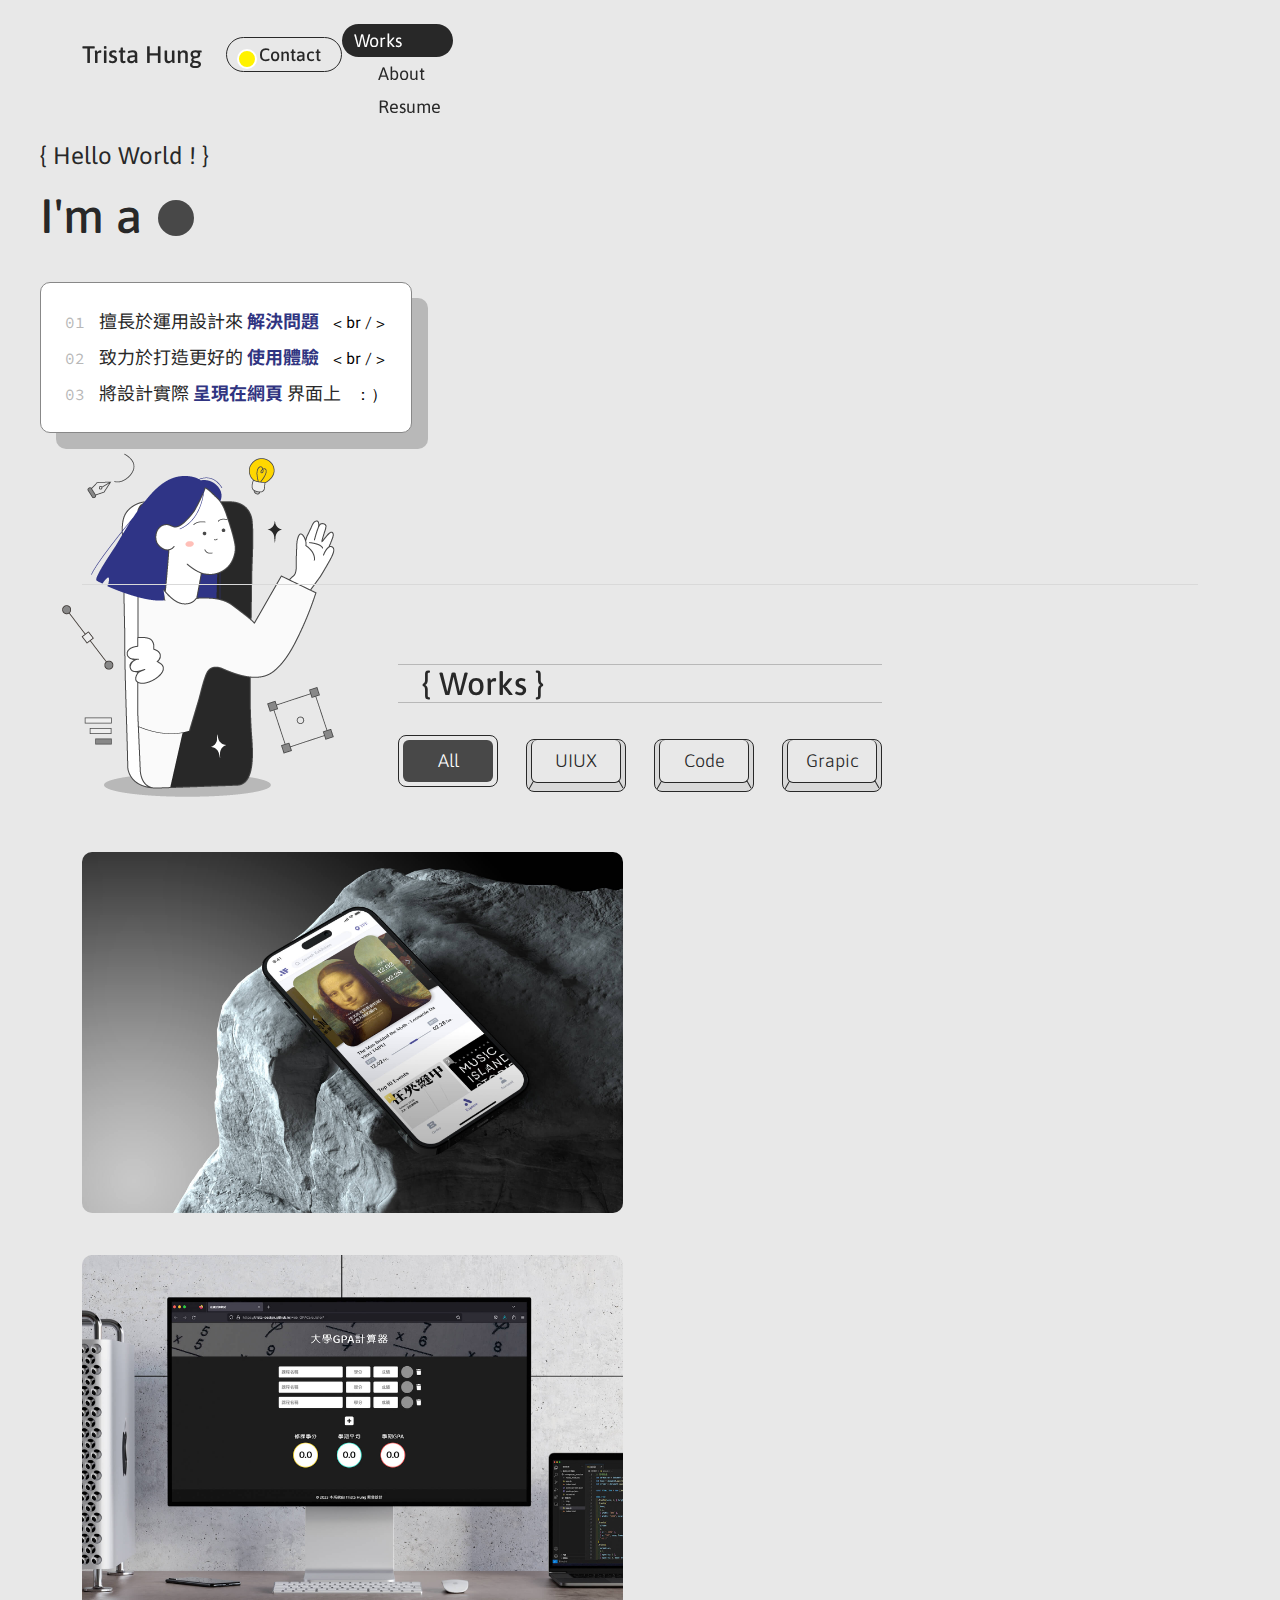
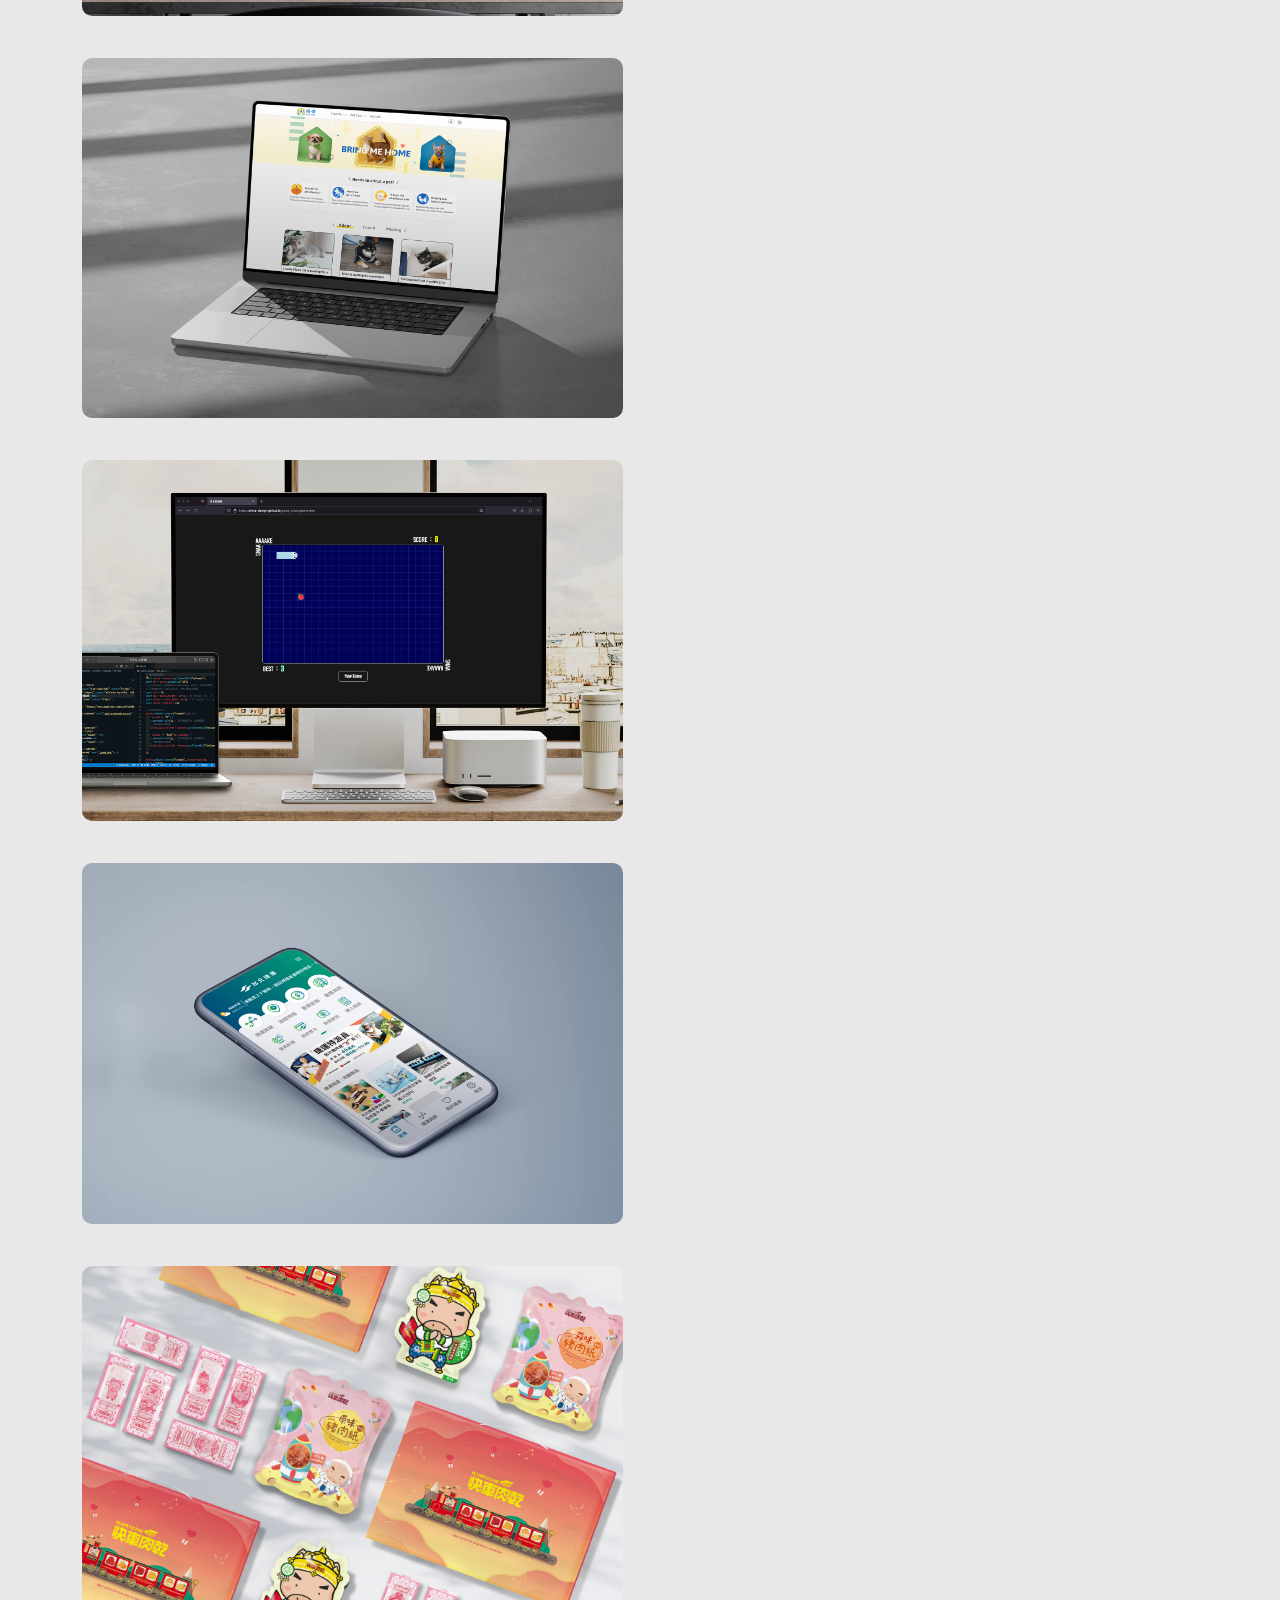
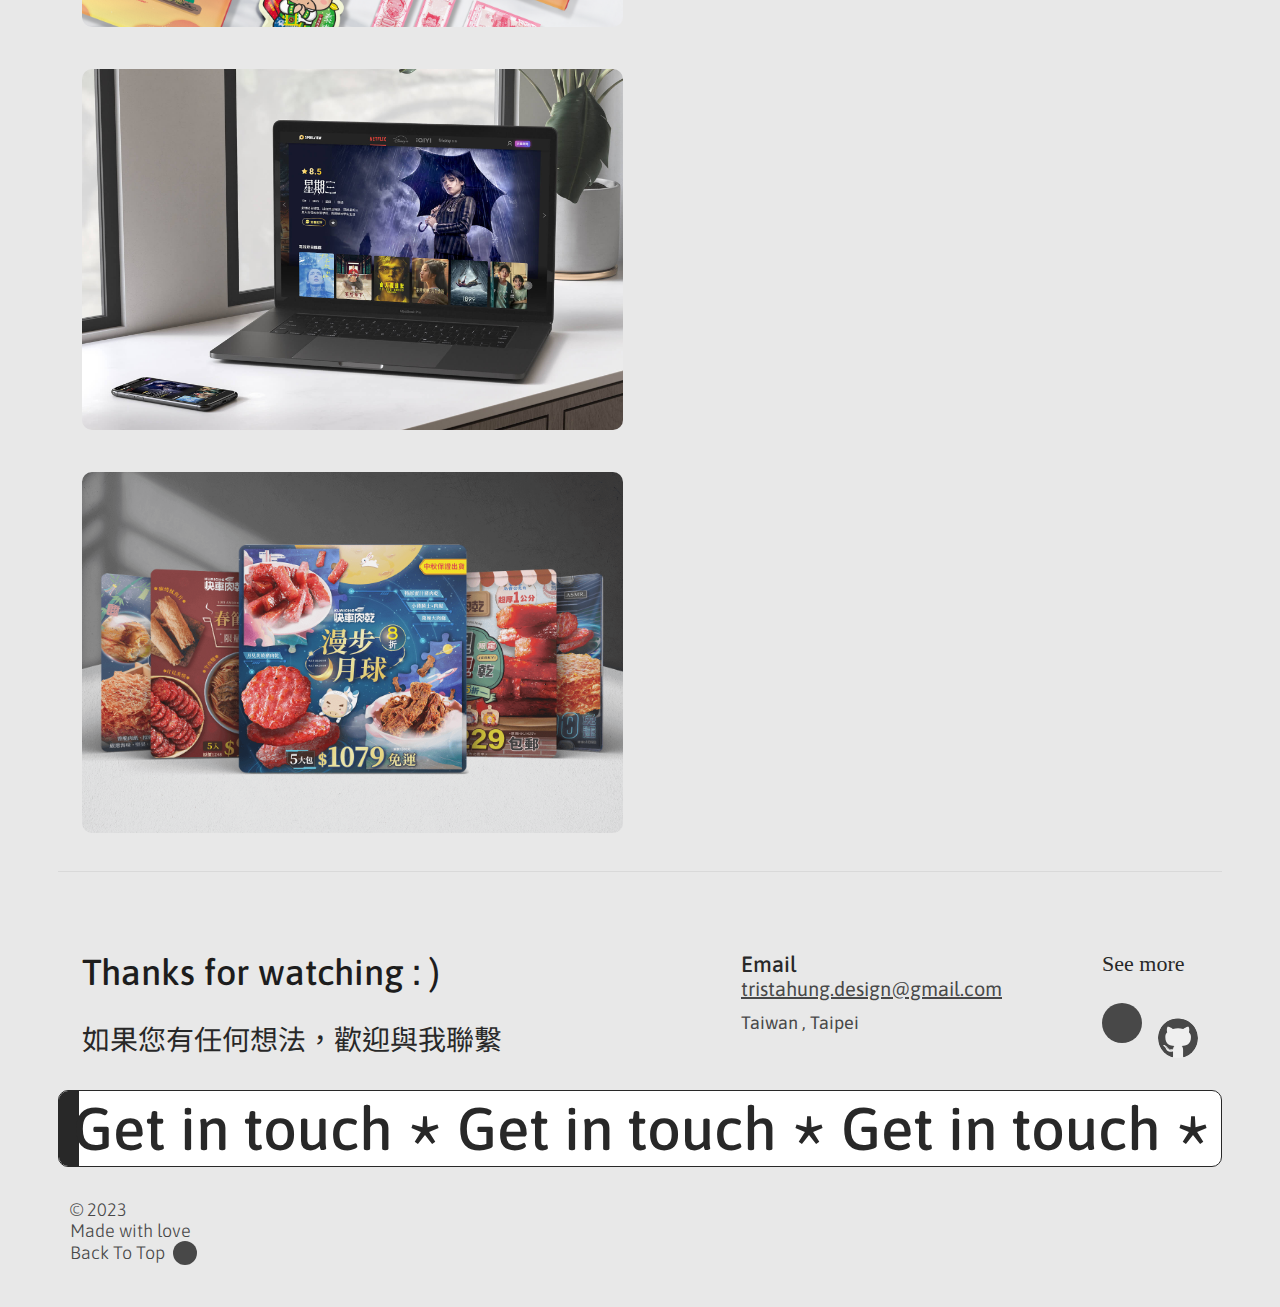
==== index.html @ 4967333d "This is a combination of 5 commits." ====
<!DOCTYPE html>
<html lang="zh-Hant">
  <head>
    <meta charset="UTF-8" />
    <meta http-equiv="X-UA-Compatible" content="IE=edge" />
    <meta name="viewport" content="width=device-width, initial-scale=1.0" />
    <title>Trista Hung | UI/UX 產品設計師</title>
    <meta name="autor" content="Trista" />
    <!-- fav.io -->
    <link
      rel="apple-touch-icon"
      sizes="180x180"
      href="/img/favicon_io/apple-touch-icon.png"
    />
    <link
      rel="icon"
      type="image/png"
      sizes="32x32"
      href="/img/favicon_io/favicon-32x32.png"
    />
    <link
      rel="icon"
      type="image/png"
      sizes="16x16"
      href="/img/favicon_io/favicon-16x16.png"
    />
    <link rel="manifest" href="/img/favicon_io/site.webmanifest" />
    <!-- Bootstrap - CSS -->
    <link
      href="https://cdn.jsdelivr.net/npm/bootstrap@5.3.2/dist/css/bootstrap.min.css"
      rel="stylesheet"
      integrity="sha384-T3c6CoIi6uLrA9TneNEoa7RxnatzjcDSCmG1MXxSR1GAsXEV/Dwwykc2MPK8M2HN"
      crossorigin="anonymous"
    />
    <!-- fontawesome -->
    <link
      rel="stylesheet"
      href="https://cdnjs.cloudflare.com/ajax/libs/font-awesome/6.4.2/css/all.min.css"
      integrity="sha512-z3gLpd7yknf1YoNbCzqRKc4qyor8gaKU1qmn+CShxbuBusANI9QpRohGBreCFkKxLhei6S9CQXFEbbKuqLg0DA=="
      crossorigin="anonymous"
      referrerpolicy="no-referrer"
    />
    <!-- Animate.css -->
    <link
      rel="stylesheet"
      href="https://cdnjs.cloudflare.com/ajax/libs/animate.css/4.1.1/animate.min.css"
    />
    <!-- CSS -->
    <link rel="stylesheet" href="/css/index_style/style.css" />
    <!-- nav-CSS -->
    <link rel="stylesheet" href="/css/header_style/nav.css" />
    <!-- footer-CSS -->
    <link rel="stylesheet" href="/css/footer_style/footer.css" />
    <!-- animation-wrapper -->
    <link rel="stylesheet" href="/css/CG_style/CG.css" />
  </head>
  <body>
    <div class="preload">
      <div class="load-wrapper d-flex">
        <div class="boxes-group d-flex">
          <div class="box boxL">
            <h1 class="box-txt">L</h1>
          </div>
          <div class="box boxO">
            <h1 class="box-txt">O</h1>
          </div>
          <div class="box boxA">
            <h1 class="box-txt">A</h1>
          </div>
          <div class="box boxD">
            <h1 class="box-txt">D</h1>
          </div>
        </div>
        <div class="boxes-group d-flex">
          <div class="box boxI">
            <h1 class="box-txt">I</h1>
          </div>
          <div class="box boxN">
            <h1 class="box-txt">N</h1>
          </div>
          <div class="box boxG">
            <h1 class="box-txt">G</h1>
          </div>
        </div>
      </div>
    </div>
    <header>
      <div class="nav-area container-lg">
        <nav class="nav-menu">
          <div class="nav-menu-left col-10 col-md-6">
            <a href="/" class="menu-item-logo">
              <h1>Trista Hung</h1>
            </a>
            <div class="navitem-contact">
              <a
                href="mailto: tristahung.design@gmail.com"
                class="call-link d-flex align-items-center"
              >
                <div class="call-current">Contact</div>
                <div class="call-hover">
                  <i class="fa-regular fa-face-smile-wink"></i>Let's talk
                </div>
              </a>
            </div>
          </div>
          <div class="nav-menu-right col-2 col-md-6">
            <!-- checkbox -->
            <input type="checkbox" id="menu-slider" />
            <!-- burger-button -->
            <label for="menu-slider" class="menu-burger d-flex">
              <div class="burger-icon"></div>
            </label>
            <!-- menu-item -->
            <ul class="menu-item d-flex">
              <li id="work-page" class="w--current">
                <a href="/" class="item-link d-inline-block">Works</a>
              </li>
              <li id="about-page" class="page-btn">
                <a href="/about/" class="item-link d-inline-block">About</a>
              </li>
              <li id="resume-page" class="page-btn">
                <a
                  href="/img/2023Trista_Resume.pdf"
                  class="item-link d-inline-block"
                  target="_blank"
                  >Resume</a
                >
              </li>
            </ul>
            <!-- mask -->
            <label for="menu-slider" class="menu-mask"></label>
          </div>
        </nav>
        <div class="nav-background"></div>
      </div>
    </header>
    <main class="main-area container-lg">
      <!-- Hero -->
      <section class="hero-section row">
        <!-- Heading -->
        <div class="col-7 hero-heading">
          <p class="heading4">{ Hello World ! }</p>
          <h1 class="heading" aria-label="Hi! I'm a developer">
            I'm a&nbsp;<span class="typewriter"></span>
          </h1>
          <div class="hero-txt">
            <ul>
              <li class="d-flex">
                <span class="list-number">01</span>
                <span class="txt">
                  擅長於運用設計來<strong> 解決問題 </strong>
                </span>
                <span class="txt-end">< br / ></span>
              </li>
              <li class="d-flex">
                <span class="list-number">02</span>
                <span class="txt">
                  致力於打造更好的<strong> 使用體驗 </strong>
                </span>
                <span class="txt-end">< br / ></span>
              </li>
              <li class="d-flex">
                <span class="list-number">03</span>
                <span class="txt">
                  將設計實際<strong> 呈現在網頁 </strong>界面上
                </span>
                <span class="txt-end">：）</span>
              </li>
            </ul>
          </div>
        </div>
        <!-- Banner -->
        <div class="hero-banner">
          <div class="sprite"></div>
        </div>
      </section>
      <!-- Works -->
      <section class="work-section">
        <div class="headline">
          <div class="pj-title d-flex">
            <p class="line-decoration col"></p>
            <h2>{ Works }</h2>
            <p class="line-decoration col"></p>
          </div>
          <div id="filter-btns" class="button-groups d-flex">
            <!-- all-btn -->
            <button
              class="filter-button btn btn-active"
              type="button"
              onclick="filterSelection('all')"
            >
              <p class="btn-txt">All</p>
            </button>
            <!-- uiux-btn -->
            <button
              class="filter-button btn"
              type="button"
              onclick="filterSelection('uiux')"
            >
              <p class="btn-txt">UIUX</p>
            </button>
            <!-- code-btn -->
            <button
              class="filter-button btn"
              type="button"
              onclick="filterSelection('code')"
            >
              <p class="btn-txt">Code</p>
            </button>
            <!-- grapic-btn -->
            <button
              class="filter-button btn"
              type="button"
              onclick="filterSelection('grapic')"
            >
              <p class="btn-txt">Grapic</p>
            </button>
          </div>
        </div>
        <!-- 作品區塊 -->
        <div class="pj-card-area row">
          <!-- item1:uiux / art -->
          <div id="pj-artfind" class="card pj-card uiux" data-cursor="pointer">
            <a href="/project/artfind/" class="btn pj-link"></a>
            <img
              class="pj-img"
              src="/img/project/UIUX/ArtFind/ArtFind-cover.jpg"
              alt="artFind-uiux-project"
            />
            <div class="pj-mask">
              <p class="view">View ＋</p>
            </div>
            <div class="card-body pj-txt">
              <ul>
                <li class="txt-first">
                  <span class="list-number">01</span>
                  <span class="txt-date"> 2023/01 - 02 </span>
                </li>
                <li class="txt-second">
                  <span class="list-number">02</span>
                  <span class="txt-EN title"> Art-Find </span>
                  <span class="txt-divider"></span>
                  <span class="info-artfind txt-info"></span>
                </li>
                <li class="txt-third">
                  <span class="list-number">03</span>
                  <span class="info-artfind txt-info"></span>
                </li>
              </ul>
              <div class="tag-group">
                <div class="tag-item d-inline-block"><p>UIUX</p></div>
                <div class="tag-item d-inline-block"><p>App</p></div>
                <div class="tag-item d-inline-block"><p>Exhibition</p></div>
              </div>
            </div>
          </div>
          <!-- item2:code / caculator -->
          <div
            id="pj-caculator"
            class="card pj-card code"
            data-cursor="pointer"
          >
            <a href="/project/caculator/" class="btn pj-link"></a>
            <img
              class="pj-img"
              src="/img/project/code/Caculator/caculator-cover.jpg"
              alt="caculator-code-project"
            />
            <div class="pj-mask">
              <p class="view">View ＋</p>
            </div>
            <div class="card-body pj-txt">
              <ul>
                <li class="txt-first">
                  <span class="list-number">01</span>
                  <span class="txt-date"> 2023/7/3 - 7/5 </span>
                </li>
                <li class="txt-second">
                  <span class="list-number">02</span>
                  <span class="txt-EN title"> Gpa Calculator </span>
                  <span class="txt-divider"></span>
                  <span class="info-caculator txt-info"></span>
                </li>
                <li class="txt-third">
                  <span class="list-number">03</span>
                  <span class="info-caculator txt-info"></span>
                </li>
              </ul>
              <div class="tag-group">
                <div class="tag-item d-inline-block"><p>HTML</p></div>
                <div class="tag-item d-inline-block"><p>CSS</p></div>
                <div class="tag-item d-inline-block"><p>JavaScript</p></div>
              </div>
            </div>
          </div>
          <!-- item4:uiux / pet -->
          <div id="pj-pet" class="card pj-card uiux" data-cursor="pointer">
            <a href="/project/straywuo/" class="btn pj-link"></a>
            <img
              class="pj-img"
              src="/img/project/UIUX/Pet/Pet-cover.jpg"
              alt="pet-uiux-project"
            />
            <div class="pj-mask">
              <p class="view">View ＋</p>
            </div>
            <div class="card-body pj-txt">
              <ul>
                <li class="txt-first">
                  <span class="list-number">01</span>
                  <span class="txt-date"> 2023/03 - 04 </span>
                </li>
                <li class="txt-second">
                  <span class="list-number">02</span>
                  <span class="txt-EN title"> Straywuo </span>
                  <span class="txt-CH title"> 浪窩 </span>
                  <span class="txt-divider"></span>
                  <span class="info-pet txt-info"></span>
                </li>
                <li class="txt-third">
                  <span class="list-number txt">03</span>
                  <span class="info-pet txt-info"></span>
                </li>
              </ul>
              <div class="tag-group">
                <div class="tag-item d-inline-block"><p>UIUX</p></div>
                <div class="tag-item d-inline-block"><p>RWD</p></div>
                <div class="tag-item d-inline-block"><p>Pet Adopt</p></div>
              </div>
            </div>
          </div>
          <!-- item3:code / snakegame -->
          <div
            id="pj-snakegame"
            class="card pj-card code"
            data-cursor="pointer"
          >
            <a href="/project/snackgame/" class="btn pj-link"></a>
            <img
              class="pj-img"
              src="/img/project/code/snakegame/slide-1.jpg"
              alt="snakegame-code-project"
            />
            <div class="pj-mask">
              <p class="view">View ＋</p>
            </div>
            <div class="card-body pj-txt">
              <ul>
                <li class="txt-first">
                  <span class="list-number">01</span>
                  <span class="txt-date"> 2023/7/10 - 7/12 </span>
                </li>
                <li class="txt-second">
                  <span class="list-number">02</span>
                  <span class="txt-EN title"> Snake Game </span>
                  <span class="txt-divider"></span>
                  <span class="info-snakegame txt-info"></span>
                </li>
                <li class="txt-third">
                  <span class="list-number">03</span>
                  <span class="info-snakegame txt-info"></span>
                </li>
              </ul>
              <div class="tag-group">
                <div class="tag-item d-inline-block"><p>HTML</p></div>
                <div class="tag-item d-inline-block"><p>CSS</p></div>
                <div class="tag-item d-inline-block"><p>JavaScript</p></div>
              </div>
            </div>
          </div>
          <!-- item7:uiux / metro -->
          <div id="pj-metro" class="card pj-card uiux" data-cursor="pointer">
            <a href="/project/metro/" class="btn pj-link"></a>
            <img
              class="pj-img"
              src="/img/project/UIUX/Metro/metro-cover.jpg"
              alt="metro-uiux-project"
            />
            <div class="pj-mask">
              <p class="view">View ＋</p>
            </div>
            <div class="card-body pj-txt">
              <ul>
                <li class="txt-first">
                  <span class="list-number">01</span>
                  <span class="txt-date"> 2022/10 - 11 </span>
                </li>
                <li class="txt-second">
                  <span class="list-number">02</span>
                  <span class="txt-CH title"> 台北捷運GO </span>
                  <span class="txt-divider"></span>
                  <span class="info-metro txt-info"></span>
                </li>
                <li class="txt-third">
                  <span class="list-number">03</span>
                  <span class="info-metro txt-info"></span>
                </li>
              </ul>
              <div class="tag-group">
                <div class="tag-item d-inline-block"><p>UIUX</p></div>
                <div class="tag-item d-inline-block"><p>App</p></div>
                <div class="tag-item d-inline-block"><p>Metro</p></div>
              </div>
            </div>
          </div>
          <!-- item6:graphy / package -->
          <div
            id="pj-package"
            class="card pj-card grapic"
            data-cursor="pointer"
          >
            <a href="/project/packageDesign/" class="btn pj-link"></a>
            <img
              class="pj-img"
              src="/img/project/Graphy/package-cover.png"
              alt="grapic-project"
            />
            <div class="pj-mask">
              <p class="view">View ＋</p>
            </div>
            <div class="card-body pj-txt">
              <ul>
                <li class="txt-first">
                  <span class="list-number">01</span>
                  <span class="txt-date"> 2021 - 2022 </span>
                </li>
                <li class="txt-second">
                  <span class="list-number">02</span>
                  <!-- <span class="txt-EN title"> Graphic Design </span> -->
                  <span class="txt-CH title"> 品牌包裝設計 </span>
                  <span class="txt-divider"></span>
                  <span class="info-package txt-info"></span>
                </li>
                <li class="txt-third">
                  <span class="list-number">03</span>
                  <span class="info-package txt-info"></span>
                </li>
              </ul>
              <div class="tag-group">
                <div class="tag-item d-inline-block"><p>Graphic</p></div>
                <div class="tag-item d-inline-block"><p>Package</p></div>
                <div class="tag-item d-inline-block"><p>Branding</p></div>
              </div>
            </div>
          </div>
          <!-- item5:uiux / spoilview -->
          <div
            id="pj-spoilview"
            class="card pj-card uiux"
            data-cursor="pointer"
          >
            <a href="/project/spoilview/" class="btn pj-link"></a>
            <img
              class="pj-img"
              src="/img/project/UIUX/Spoilview/Spoilview-cover.jpg"
              alt="Spoilview-UIUX-project"
            />
            <div class="pj-mask">
              <p class="view">View ＋</p>
            </div>
            <div class="card-body pj-txt">
              <ul>
                <li class="txt-first">
                  <span class="list-number">01</span>
                  <span class="txt-date"> 2022/11 - 12 </span>
                </li>
                <li class="txt-second">
                  <span class="list-number">02</span>
                  <span class="txt-EN title"> Spoilview </span>
                  <span class="txt-divider"></span>
                  <span class="info-spoilview txt-info"></span>
                </li>
                <li class="txt-third">
                  <span class="list-number">03</span>
                  <span class="info-spoilview txt-info"></span>
                </li>
              </ul>
              <div class="tag-group">
                <div class="tag-item d-inline-block"><p>UIUX</p></div>
                <div class="tag-item d-inline-block"><p>RWD</p></div>
                <div class="tag-item d-inline-block"><p>Reviews</p></div>
              </div>
            </div>
          </div>
          <!-- item8:graphy / grapic -->
          <div id="pj-grapic" class="card pj-card grapic" data-cursor="pointer">
            <a href="/project/graphicDesign/" class="btn pj-link"></a>
            <img
              class="pj-img"
              src="/img/project/Graphy/grapic-cover.png"
              alt="grapic-project"
            />
            <div class="pj-mask">
              <p class="view">View ＋</p>
            </div>
            <div class="card-body pj-txt">
              <ul>
                <li class="txt-first">
                  <span class="list-number">01</span>
                  <span class="txt-date"> 2020 - 2022 </span>
                </li>
                <li class="txt-second">
                  <span class="list-number">02</span>
                  <span class="txt-CH title"> 品牌活動主圖 </span>
                  <span class="txt-divider"></span>
                  <span class="info-graphy txt-info"></span>
                </li>
                <li class="txt-third">
                  <span class="list-number">03</span>
                  <span class="info-graphy txt-info"></span>
                </li>
              </ul>
              <div class="tag-group">
                <div class="tag-item d-inline-block"><p>Grapic</p></div>
                <div class="tag-item d-inline-block"><p>Illustration</p></div>
                <div class="tag-item d-inline-block"><p>Branding</p></div>
              </div>
            </div>
          </div>
        </div>
      </section>
    </main>
    <footer class="footer-area container-lg">
      <section class="footer-content">
        <div class="left-div">
          <h3>Thanks for watching : )</h3>
          <h4>如果您有任何想法，歡迎與我聯繫</h4>
        </div>
        <div class="right-div">
          <div class="email-item">
            <div class="title"><p>Email</p></div>
            <div class="body">
              <a href="mailto: tristahung.design@gmail.com" class="email-link"
                >tristahung.design@gmail.com</a
              >
              <p>Taiwan , Taipei</p>
            </div>
          </div>
          <div class="media-item">
            <div class="title"><p>See more</p></div>
            <div class="icons d-flex">
              <button class="behance">
                <a href="https://www.behance.net/shihtinghung2" target="_blank">
                  <i class="fa-brands fa-behance"></i
                ></a>
              </button>
              <button class="github">
                <a
                  href="https://github.com/trista-design?tab=repositories"
                  target="_blank"
                  >github</a
                >
              </button>
            </div>
          </div>
        </div>
      </section>
      <section class="continuous-scroll row">
        <a href="mailto: tristahung.design@gmail.com">Get in touch</a>
        <div class="scroll">
          <div class="first">
            &nbsp;Get in touch <span>*</span> Get in touch <span>*</span> Get in
            touch <span>*</span> Get in touch <span>*</span>
          </div>
          <div class="second">
            &nbsp;Get in touch <span>*</span> Get in touch <span>*</span> Get in
            touch <span>*</span> Get in touch <span>*</span>
          </div>
        </div>
      </section>
      <section class="footer-last row d-flex">
        <p class="txt txt-2023">&copy 2023</p>
        <p class="txt txt-love">Made with love</p>
        <div id="BTT-footer" class="BTT" onclick="BackToTop()">
          <p class="txt txt-BTT">Back To Top</p>
          <div class="icon">
            <i class="fa-solid fa-arrow-up"></i>
          </div>
        </div>
      </section>
    </footer>
    <!-- bootstrap - JS -->
    <script
      src="https://cdn.jsdelivr.net/npm/bootstrap@5.3.2/dist/js/bootstrap.bundle.min.js"
      integrity="sha384-C6RzsynM9kWDrMNeT87bh95OGNyZPhcTNXj1NW7RuBCsyN/o0jlpcV8Qyq46cDfL"
      crossorigin="anonymous"
    ></script>
    <!-- JS : animation-wrapper -->
    <script src="/js/CG.js"></script>
    <!-- JS : nav -->
    <script src="/js/navChange.js"></script>
    <!-- JS -->
    <script src="/js/index.js"></script>
    <!-- JS : cardInfo -->
    <script src="/js/cardInfo.js"></script>
  </body>
</html>
---- css/index_style/style.css ----
* {
  padding: 0;
  margin: 0;
  box-sizing: border-box;
  list-style: none;
}

body {
  width: 100vw;
  height: 100vh;
  background-color: var(--background-gray);
  overflow-x: hidden;
}

.hero-section {
  height: 360px;
  justify-content: space-between;
  max-width: 1200px;
  margin: 0 auto;
}
.hero-section .hero-heading {
  font-family: "Asap", sans-serif;
  margin-top: auto;
  margin-bottom: auto;
  padding: 0 0 12px 0;
}
.hero-section .hero-heading .heading4 {
  margin-bottom: 24px;
  font-size: 24px;
  line-height: 24px;
  font-size: 400;
  color: var(--black-600);
}
.hero-section .hero-heading .heading {
  font-size: 48px;
  line-height: 48px;
  font-weight: 500;
  text-align: left;
  margin: 0;
  display: flex;
  color: var(--black-600);
}
.hero-section .hero-heading .heading .typewriter {
  display: flex;
  align-items: center;
}
.hero-section .hero-heading .heading .typewriter::before {
  content: "";
  color: var(--black-600);
}
.hero-section .hero-heading .heading .typewriter::after {
  content: "";
  display: inline-block;
  width: 36px;
  height: 36px;
  background-color: var(--black-500);
  border-radius: 50px;
  margin: 4px 0 0 4px;
}
.hero-section .hero-heading .hero-txt {
  width: -moz-fit-content;
  width: fit-content;
  padding: 24px;
  margin-top: 42px;
  background-color: var(--white);
  border: 1px solid var(--black-400);
  box-shadow: 16px 16px 0 var(--black-300);
  border-radius: 10px;
  position: relative;
}
.hero-section .hero-heading .hero-txt ul {
  margin: 0;
  padding: 0;
}
.hero-section .hero-heading .hero-txt ul li .list-number {
  font-family: "Source Code Pro", monospace;
  font-size: 16px;
  line-height: 26px;
  font-weight: 400;
  margin-right: 10px;
  color: var(--black-300);
}
.hero-section .hero-heading .hero-txt ul li .txt {
  font-family: "Noto Sans TC", sans-serif;
  font-size: 18px;
  font-weight: 400;
  margin-right: 10px;
  color: var(--black-600);
}
.hero-section .hero-heading .hero-txt ul li .txt strong {
  color: var(--blue-dark);
  font-size: 600;
}
.hero-section .hero-heading .hero-txt ul li .txt-end {
  font-family: "Asap", sans-serif;
  font-size: 16px;
}
.hero-section .hero-heading .hero-txt ul li:not(:first-child) {
  margin-top: 8px;
}
.hero-section .hero-heading .hero-txt ul li:nth-of-type(3) .txt-end {
  line-height: 28px;
}
.hero-section .hero-banner {
  width: 360px;
  height: 360px;
  overflow: hidden;
}
.hero-section .hero-banner .sprite {
  width: 1800px;
  height: 360px;
  will-change: transform;
  background: url(/img/index_about/bn-canvas.png) no-repeat;
  background-size: contain;
  background-position: -12px 0;
  animation: frame360 2000ms steps(5) both infinite alternate;
}

.work-section {
  margin: 80px auto 0 auto;
  width: 1200px;
  position: relative;
}
.work-section::before {
  content: " ";
  position: absolute;
  border-top: 1px solid var(--black-200);
  top: 0;
  left: 0;
  right: 0;
}
.work-section .headline {
  width: -moz-fit-content;
  width: fit-content;
  margin: 0 auto;
  padding: 80px 0 60px 0;
}
.work-section .headline .pj-title {
  align-items: center;
  width: auto;
  margin: 0 auto;
}
.work-section .headline .pj-title h2 {
  font-family: "Asap", sans-serif;
  font-size: 32px;
  font-weight: 500;
  color: var(--black-600);
  margin: 0 24px;
}
.work-section .headline .pj-title .line-decoration {
  height: 1px;
  background-color: var(--black-300);
  margin: auto;
}
.work-section .headline .button-groups {
  margin: 32px auto 0 auto;
}
.work-section .headline .button-groups .btn {
  background-color: var(--black-200);
  border: 1px solid var(--black-600);
  border-radius: 8px;
  padding: 0 4px 8px 4px;
  position: relative;
  transition: 0.1s linear;
}
.work-section .headline .button-groups .btn .btn-txt {
  width: 90px;
  color: var(--black-600);
  background-color: var(--background-gray);
  border-left: 1px solid var(--black-600);
  border-right: 1px solid var(--black-600);
  border-bottom: 1px solid var(--black-600);
  border-radius: 6px;
  padding: 12px 0;
  margin: 0;
  font-family: "Asap", sans-serif;
  font-size: 18px;
  line-height: 1;
  font-weight: 300;
  transition: 0.1s linear;
}
.work-section .headline .button-groups .btn::before {
  content: " ";
  position: absolute;
  border-top: 1px solid var(--black-600);
  left: 0;
  right: 90px;
  bottom: 5px;
  transform: rotate(120deg);
  transition: 0.1s linear;
}
.work-section .headline .button-groups .btn::after {
  content: " ";
  position: absolute;
  border-top: 1px solid var(--black-600);
  left: 90px;
  right: 0;
  bottom: 6px;
  transform: rotate(60deg);
  transition: 0.1s linear;
}
.work-section .headline .button-groups .btn:not(:first-child) {
  margin-left: 24px;
}
.work-section .headline .button-groups .btn:hover .btn-txt {
  background-color: var(--black-300);
}
.work-section .headline .button-groups .btn-active {
  padding: 4px;
  background-color: var(--background-gray);
  transition: 0.1s linear;
}
.work-section .headline .button-groups .btn-active .btn-txt {
  background-color: var(--black-500);
  color: var(--white);
  border: none;
  transition: 0.1s linear;
}
.work-section .headline .button-groups .btn-active::before, .work-section .headline .button-groups .btn-active::after {
  border: none;
  transition: 0.1s linear;
}
.work-section .headline .button-groups .btn-active:hover .btn-txt {
  background-color: var(--black-500);
}
.work-section .pj-card-area {
  justify-content: space-between;
  width: 1200px;
  margin: 0 0 -42px 0;
}
.work-section .pj-card-area .pj-card {
  border-radius: 10px;
  width: 48.5%;
  aspect-ratio: 3/2;
  margin-bottom: 42px;
  padding: 0;
  overflow: hidden;
  position: relative;
  display: none;
  cursor: pointer;
}
.work-section .pj-card-area .pj-card .pj-img {
  -o-object-fit: cover;
     object-fit: cover;
  width: 100%;
  height: 100%;
  transition: 0.3s ease;
}
.work-section .pj-card-area .pj-card .pj-link {
  position: absolute;
  top: 0;
  bottom: 0;
  left: 0;
  right: 0;
  z-index: 3;
}
.work-section .pj-card-area .pj-card .pj-mask {
  position: absolute;
  top: 0;
  bottom: 0;
  left: 0;
  right: 0;
  background-color: rgba(0, 0, 0, 0.5);
  z-index: 1;
  display: flex;
  opacity: 0;
  justify-content: center;
  align-items: center;
  transition: 0.3s ease;
}
.work-section .pj-card-area .pj-card .pj-mask .view {
  font-family: "Asap", sans-serif;
  font-size: 24px;
  color: var(--white);
  display: block;
  opacity: 0;
  padding-top: 24px;
  margin: 0;
  transition: 0.3s ease;
}
.work-section .pj-card-area .pj-card .pj-txt {
  position: absolute;
  left: -300px;
  bottom: 12px;
  background-color: var(--white);
  border-radius: 10px;
  z-index: 2;
  opacity: 0;
  transition: 0.5s ease-in-out;
}
.work-section .pj-card-area .pj-card .pj-txt ul {
  padding: 0;
}
.work-section .pj-card-area .pj-card .pj-txt ul li {
  font-family: "Asap", sans-serif;
  padding-bottom: 10px;
  display: flex;
  align-items: center;
  position: relative;
  color: var(--black-500);
  font-size: 16px;
}
.work-section .pj-card-area .pj-card .pj-txt ul li .list-number {
  font-family: "Source Code Pro", monospace;
  font-size: 14px;
  padding-right: 10px;
  color: var(--black-400);
}
.work-section .pj-card-area .pj-card .pj-txt ul li .title {
  font-size: 18px;
  font-weight: 500;
  color: var(--black-600);
}
.work-section .pj-card-area .pj-card .pj-txt ul .txt-second .txt-info {
  display: none;
}
.work-section .pj-card-area .pj-card .pj-txt ul .txt-third::after {
  content: " ";
  position: absolute;
  left: 0;
  right: 0;
  bottom: 0;
  border-bottom: 1px solid var(--background-gray);
}
.work-section .pj-card-area .pj-card .pj-txt .tag-group {
  margin-top: -6px;
}
.work-section .pj-card-area .pj-card .pj-txt .tag-group .tag-item {
  margin-right: 8px;
}
.work-section .pj-card-area .pj-card .pj-txt .tag-group .tag-item p {
  font-size: 14px;
  line-height: 1.6;
  font-weight: 300;
  padding: 2px 12px 2px 12px;
  margin: 0;
  color: var(--black-400);
  background-color: var(--background-gray);
  border-radius: 5px;
}
.work-section .pj-card-area .pj-card:hover .pj-img {
  width: 110%;
  height: 110%;
  transform: translate(-5%, -5%);
}
.work-section .pj-card-area .pj-card:hover .pj-mask {
  opacity: 1;
}
.work-section .pj-card-area .pj-card:hover .pj-txt {
  left: 12px;
  opacity: 1;
}
.work-section .pj-card-area .pj-card:hover {
  box-shadow: 2px 2px 10px rgba(72, 72, 72, 0.5);
  transition: 0.3s ease;
}
.work-section .pj-card-area #pj-pet .card-body .txt-CH {
  padding-left: 4px;
}
.work-section .pj-card-area .show {
  display: block;
}

.hero-section .hero-heading .heading4 {
  animation: opacity0 2.5s, slideInUp 0.5s 2.5s linear;
}
.hero-section .hero-heading .heading {
  animation: opacity0 2.9s, slideInUp 0.5s 2.9s linear;
}
.hero-section .hero-heading .heading .typewriter {
  animation: opacity0 4.1s;
}
.hero-section .hero-heading .heading .typewriter::before {
  animation: opacity0 4.1s, fadeIn 1s 4.1s, typing 13.5s 4.5s infinite;
}
.hero-section .hero-heading .heading .typewriter::after {
  animation: opacity0 4.1s, fadeIn 1s 4.1s, blink 13.5s 4.5s linear infinite;
}
.hero-section .hero-heading .hero-txt {
  animation: opacity0 3.3s, slideInUp 0.5s 3.3s linear;
}
.hero-section .hero-banner {
  animation: opacity0 3.7s, fadeInRight 0.5s 3.7s linear;
}

.work-section {
  animation: opacity0 4.2s, fadeIn 0.5s 4.2s linear;
}

@keyframes typing {
  0% {
    content: " ";
  }
  1% {
    content: "U";
  }
  2% {
    content: "UI";
  }
  3% {
    content: "UIU";
  }
  4% {
    content: "UIUX";
  }
  5% {
    content: "UIUX ";
  }
  6% {
    content: "UIUX D";
  }
  7% {
    content: "UIUX De";
  }
  8% {
    content: "UIUX Des";
  }
  9% {
    content: "UIUX Desi";
  }
  10% {
    content: "UIUX Desig";
  }
  11% {
    content: "UIUX Design";
  }
  12% {
    content: "UIUX Designe";
  }
  13% {
    content: "UIUX Designer";
  }
  31% {
    content: "UIUX Designer";
  }
  33% {
    content: " ";
  }
  34% {
    content: "D";
  }
  35% {
    content: "De";
  }
  36% {
    content: "Dev";
  }
  37% {
    content: "Deve";
  }
  38% {
    content: "Devel";
  }
  39% {
    content: "Develo";
  }
  40% {
    content: "Develop";
  }
  41% {
    content: "Develope";
  }
  42% {
    content: "Developer";
  }
  60% {
    content: "Developer";
  }
  62% {
    content: " ";
  }
  63% {
    content: "V";
  }
  64% {
    content: "Vi";
  }
  65% {
    content: "Vis";
  }
  66% {
    content: "Visu";
  }
  67% {
    content: "Visua";
  }
  68% {
    content: "Visual";
  }
  69% {
    content: "Visual ";
  }
  70% {
    content: "Visual D";
  }
  71% {
    content: "Visual De";
  }
  72% {
    content: "Visual Des";
  }
  73% {
    content: "Visual Desi";
  }
  74% {
    content: "Visual Desig";
  }
  75% {
    content: "Visual Design";
  }
  76% {
    content: "Visual Designe";
  }
  77% {
    content: "Visual Designer";
  }
  95% {
    content: "Visual Designer";
  }
  97% {
    content: " ";
  }
}
@keyframes blink {
  0% {
    transform: scale(1);
  }
  16% {
    transform: scale(1);
  }
  18% {
    transform: scale(0);
  }
  32% {
    transform: scale(0);
  }
  33% {
    transform: scale(1);
  }
  45% {
    transform: scale(1);
  }
  47% {
    transform: scale(0);
  }
  61% {
    transform: scale(0);
  }
  62% {
    transform: scale(1);
  }
  80% {
    transform: scale(1);
  }
  82% {
    transform: scale(0);
  }
  99% {
    transform: scale(0);
  }
  100% {
    transform: scale(1);
  }
}
@keyframes opacity0 {
  0%, 100% {
    opacity: 0;
  }
}
@keyframes frame360 {
  0% {
    transform: translate3d(0, 0, 0);
  }
  100% {
    transform: translate3d(-1800px, 0, 0);
  }
}
@keyframes frame320 {
  0% {
    transform: translate3d(0, 0, 0);
  }
  100% {
    transform: translate3d(-1600px, 0, 0);
  }
}
@keyframes frame300 {
  0% {
    transform: translate3d(0, 0, 0);
  }
  100% {
    transform: translate3d(-1500px, 0, 0);
  }
}
@keyframes frame280 {
  0% {
    transform: translate3d(0, 0, 0);
  }
  100% {
    transform: translate3d(-1400px, 0, 0);
  }
}
@keyframes frame260 {
  0% {
    transform: translate3d(0, 0, 0);
  }
  100% {
    transform: translate3d(-1300px, 0, 0);
  }
}
@media screen and (max-width: 1399px) {
  .work-section {
    width: 1116px;
  }
  .work-section .pj-card-area {
    width: 1116px;
  }
}
@media screen and (max-width: 1199px) {
  .hero-section {
    justify-content: space-between;
    margin: 0;
  }
  .hero-section .hero-heading {
    padding: 0 0 12px 0;
  }
  .hero-section .hero-heading .hero-txt {
    box-shadow: 12px 12px 0 var(--black-300);
  }
  .hero-section .hero-banner {
    padding: 0;
  }
  .work-section {
    width: 936px;
  }
  .work-section .pj-card-area {
    width: 936px;
  }
}
@media screen and (max-width: 991px) {
  .main-area {
    padding: 0 36px 0 24px;
  }
  .main-area .hero-section {
    align-items: center;
  }
  .main-area .hero-section .hero-banner {
    width: 300px;
    height: 320px;
    padding: 0;
  }
  .main-area .hero-section .hero-banner .sprite {
    height: 320px;
    animation: frame320 2000ms steps(5) both infinite alternate;
  }
  .work-section {
    width: auto;
    margin-top: 60px;
  }
  .work-section .headline {
    padding: 60px 0 42px 0;
  }
  .work-section .pj-card-area {
    width: auto;
  }
  .work-section .pj-card-area .pj-card {
    height: 400px;
    width: 48%;
  }
  .work-section .pj-card-area .pj-card .pj-img {
    height: 260px;
    -o-object-fit: cover;
       object-fit: cover;
    -o-object-position: 50% 50%;
       object-position: 50% 50%;
  }
  .work-section .pj-card-area .pj-card .pj-mask {
    height: 260px;
  }
  .work-section .pj-card-area .pj-card .pj-txt {
    left: 0;
    bottom: 0;
    opacity: 1;
    width: 100%;
    border-radius: 0;
  }
  .work-section .pj-card-area .pj-card .pj-txt ul .txt-third {
    display: none;
  }
  .work-section .pj-card-area .pj-card .pj-txt ul .txt-second {
    border-bottom: 1px solid var(--background-gray);
  }
  .work-section .pj-card-area .pj-card .pj-txt ul .txt-second .txt-divider {
    width: 1px;
    height: 16px;
    background-color: var(--black-400);
    margin: 0 8px;
  }
  .work-section .pj-card-area .pj-card .pj-txt ul .txt-second .txt-info {
    display: block;
  }
  .work-section .pj-card-area .pj-card:hover .pj-img {
    height: 308px;
    width: 110%;
    -o-object-position: 50% 50%;
       object-position: 50% 50%;
    -o-object-fit: cover;
       object-fit: cover;
  }
  .work-section .pj-card-area .pj-card:hover .pj-mask .view {
    opacity: 1;
    padding: 0;
  }
  .work-section .pj-card-area .pj-card:hover .pj-txt {
    left: 0;
  }
}
@media screen and (max-width: 899px) {
  .main-area .hero-section .hero-heading .heading4 {
    font-size: 22px;
  }
  .main-area .hero-section .hero-heading .heading {
    font-size: 44px;
  }
  .main-area .hero-section .hero-heading .heading .typewriter::after {
    width: 32px;
    height: 32px;
  }
  .main-area .hero-section .hero-heading .hero-txt {
    padding: 20px;
  }
  .work-section .headline .pj-title h2 {
    font-size: 28px;
  }
  .work-section .headline .button-groups .btn .btn-txt {
    font-size: 16px;
    width: 80px;
    padding: 10px 0;
  }
  .work-section .headline .button-groups .btn::before {
    right: 80px;
  }
  .work-section .headline .button-groups .btn::after {
    left: 80px;
  }
}
@media screen and (max-width: 810px) {
  .main-area .hero-section .hero-heading {
    width: auto;
  }
  .main-area .hero-section .hero-banner {
    width: 280px;
    height: 300px;
    padding: 0;
  }
  .main-area .hero-section .hero-banner .sprite {
    height: 300px;
    animation: frame300 2000ms steps(5) both infinite alternate;
  }
}
@media screen and (max-width: 786px) {
  .main-area .hero-section .hero-banner {
    height: 280px;
    width: 260px;
    margin-right: -12px;
  }
  .main-area .hero-section .hero-banner .sprite {
    height: 280px;
    animation: frame280 2000ms steps(5) both infinite alternate;
  }
}
@media screen and (max-width: 768px) {
  .main-area .hero-section .hero-heading .heading4 {
    font-size: 20px;
  }
  .main-area .hero-section .hero-heading .heading {
    font-size: 40px;
  }
  .main-area .hero-section .hero-heading .heading .typewriter::after {
    width: 28px;
    height: 28px;
  }
  .main-area .work-section .pj-card-area .pj-card {
    width: 100%;
    height: 420px;
  }
  .main-area .work-section .pj-card-area .pj-card .pj-img {
    height: 280px;
  }
  .main-area .work-section .pj-card-area .pj-card .pj-mask {
    height: 280px;
  }
  .main-area .work-section .pj-card-area .pj-card:hover .pj-img {
    width: 110%;
    height: 320px;
  }
  .main-area .work-section .pj-card-area #pj-caculator .pj-img {
    -o-object-position: 0 -56px;
       object-position: 0 -56px;
  }
  .main-area .work-section .pj-card-area #pj-snakegame .pj-img {
    -o-object-position: 0 -44px;
       object-position: 0 -44px;
  }
  .main-area .work-section .pj-card-area #pj-metro:hover .pj-img {
    -o-object-position: 50% 60%;
       object-position: 50% 60%;
  }
}
@media screen and (max-width: 716px) {
  .main-area .hero-section {
    padding-right: 0;
  }
  .main-area .hero-section .hero-banner {
    width: 240px;
    height: 260px;
  }
  .main-area .hero-section .hero-banner .sprite {
    height: 260px;
    animation: frame260 2000ms steps(5) both infinite alternate;
  }
}
@media screen and (max-width: 699px) {
  .main-area .hero-section {
    height: -moz-fit-content;
    height: fit-content;
  }
  .main-area .hero-section .hero-heading {
    width: 100%;
    display: flex;
    flex-direction: column;
    align-items: center;
    padding: 0;
    margin: 0;
  }
  .main-area .hero-section .hero-heading .heading {
    padding: 0 0 0 32px;
  }
  .main-area .hero-section .hero-heading .heading .typewriter {
    animation: opacity0 3.9s;
  }
  .main-area .hero-section .hero-heading .heading .typewriter::before {
    animation: opacity0 3.9s, fadeIn 1s 3.9s, typing 13.5s 4.2s infinite;
  }
  .main-area .hero-section .hero-heading .heading .typewriter::after {
    animation: opacity0 3.9s, fadeIn 1s 3.9s, blink 13.5s 4.2s linear infinite;
  }
  .main-area .hero-section .hero-heading .hero-txt {
    margin: 42px 12px 12px 0;
  }
  .main-area .hero-section .hero-banner {
    display: none;
  }
}
@media screen and (max-width: 576px) {
  .main-area .hero-section .hero-heading .heading4 {
    margin-bottom: 16px;
  }
  .main-area .hero-section .hero-heading .heading {
    font-size: 38px;
  }
  .main-area .hero-section .hero-heading .heading .typewriter::after {
    width: 26px;
    height: 26px;
  }
  .main-area .hero-section .hero-heading .hero-txt {
    box-shadow: 8px 8px 0 var(--black-300);
    margin: 36px 8px 8px 0;
    padding: 16px;
  }
  .main-area .hero-section .hero-heading .hero-txt ul li .list-number {
    font-size: 14px;
  }
  .main-area .hero-section .hero-heading .hero-txt ul li .txt {
    font-size: 16px;
  }
  .main-area .hero-section .hero-heading .hero-txt ul li .txt-end {
    font-size: 14px;
    line-height: 24px;
  }
  .main-area .hero-section .hero-heading .hero-txt ul li:nth-child(3) .txt-end {
    line-height: 28px;
  }
  .main-area .work-section .headline .button-groups .btn:not(:first-child) {
    margin-left: 16px;
  }
  .main-area .work-section .pj-card-area .pj-card {
    height: 400px;
  }
  .main-area .work-section .pj-card-area .pj-card .pj-img {
    width: 100%;
    height: 260px;
    -o-object-fit: cover;
       object-fit: cover;
    -o-object-position: 50% 50%;
       object-position: 50% 50%;
  }
  .main-area .work-section .pj-card-area .pj-card .pj-mask {
    height: 260px;
  }
  .main-area .work-section .pj-card-area .pj-card .pj-mask .view {
    font-size: 22px;
  }
  .main-area .work-section .pj-card-area .pj-card:hover .pj-img {
    width: 110%;
    height: 300px;
    -o-object-fit: cover;
       object-fit: cover;
  }
  .main-area .work-section .pj-card-area #pj-caculator .pj-img {
    -o-object-position: 50% -12px;
       object-position: 50% -12px;
  }
  .main-area .work-section .pj-card-area #pj-snakegame .pj-img {
    -o-object-position: 50% -12px;
       object-position: 50% -12px;
  }
}
@media screen and (max-width: 490px) {
  .main-area {
    padding: 0 12px;
  }
  .main-area .hero-section .hero-heading .heading {
    font-size: 8vw;
  }
  .main-area .hero-section .hero-heading .heading .typewriter::after {
    width: 5vw;
    height: 5vw;
  }
  .main-area .work-section {
    margin: 60px 0 -24px 0;
  }
  .main-area .work-section .headline .button-groups .btn:not(:first-child) {
    margin-left: 14px;
  }
  .main-area .work-section .pj-card-area {
    margin: 0;
  }
  .main-area .work-section .pj-card-area .pj-card {
    height: 360px;
  }
  .main-area .work-section .pj-card-area .pj-card .pj-img {
    height: 220px;
  }
  .main-area .work-section .pj-card-area .pj-card .pj-mask {
    height: 220px;
  }
  .main-area .work-section .pj-card-area .pj-card:hover .pj-img {
    height: 230px;
    width: 100%;
    transform: translate(0, 0);
    -o-object-position: 50% 55%;
       object-position: 50% 55%;
  }
  .main-area .work-section .pj-card-area #pj-caculator:hover .pj-img {
    height: 230px;
    -o-object-position: 50% 15%;
       object-position: 50% 15%;
  }
  .main-area .work-section .pj-card-area #pj-grapic .pj-img {
    -o-object-position: 50% 60%;
       object-position: 50% 60%;
  }
  .main-area .work-section .pj-card-area #pj-grapic:hover .pj-img {
    -o-object-position: 50% 65%;
       object-position: 50% 65%;
  }
  .main-area .work-section .pj-card-area #pj-snakegame .pj-img {
    -o-object-position: 50% 10%;
       object-position: 50% 10%;
  }
}
@media screen and (max-width: 458px) {
  .main-area .hero-section .hero-heading .heading4 {
    font-size: 18px;
  }
  .main-area .hero-section .hero-heading .heading {
    padding: 0 0 0 24px;
  }
  .main-area .hero-section .hero-heading .hero-txt {
    padding: 14px;
  }
  .main-area .hero-section .hero-heading .hero-txt ul li:not(:first-child) {
    margin-top: 6px;
  }
  .main-area .work-section .headline h2 {
    font-size: 24px;
  }
  .main-area .work-section .button-groups .btn .btn-txt {
    width: 70px;
  }
  .main-area .work-section .button-groups .btn::before {
    right: 70px;
  }
  .main-area .work-section .button-groups .btn::after {
    left: 70px;
    bottom: 5px;
  }
  .main-area .work-section .pj-card-area .pj-card {
    height: 338px;
  }
  .main-area .work-section .pj-card-area .pj-card .pj-img {
    height: 200px;
  }
  .main-area .work-section .pj-card-area .pj-card .pj-mask {
    height: 200px;
  }
  .main-area .work-section .pj-card-area .pj-card .pj-txt {
    padding: 16px;
  }
  .main-area .work-section .pj-card-area .pj-card .pj-txt ul li {
    padding-bottom: 8px;
  }
  .main-area .work-section .pj-card-area .pj-card:hover .pj-img {
    height: 210px;
  }
}
@media screen and (max-width: 390px) {
  .main-area .hero-section .hero-heading .hero-txt ul li .list-number {
    font-size: 3.6vw;
  }
  .main-area .hero-section .hero-heading .hero-txt ul li .txt {
    font-size: 4.1vw;
  }
  .main-area .hero-section .hero-heading .hero-txt ul li .txt-end {
    font-size: 3.6vw;
  }
  .main-area .work-section .headline .button-groups .btn {
    border-radius: 6px;
    padding: 0 3px 6px 3px;
  }
  .main-area .work-section .headline .button-groups .btn .btn-txt {
    font-size: 14px;
    width: 64px;
    border-radius: 4px;
  }
  .main-area .work-section .headline .button-groups .btn::before {
    right: 64px;
  }
  .main-area .work-section .headline .button-groups .btn::after {
    left: 64px;
  }
  .main-area .work-section .headline .button-groups .btn:not(:first-child) {
    margin-left: 12px;
  }
  .main-area .work-section .headline .button-groups .btn-active {
    padding: 3px;
  }
  .main-area .work-section .pj-card-area .pj-card .pj-mask .view {
    font-size: 20px;
  }
  .main-area .work-section .pj-card-area .pj-card:hover .pj-img {
    -o-object-position: 50% 60%;
       object-position: 50% 60%;
  }
  .main-area .work-section .pj-card-area #pj-caculator:hover .pj-img {
    height: 210px;
    -o-object-position: 50% 30%;
       object-position: 50% 30%;
  }
  .main-area .work-section .pj-card-area #pj-grapic:hover .pj-img {
    -o-object-position: 50% 80%;
       object-position: 50% 80%;
  }
}
@media screen and (max-width: 375px) {
  .main-area .hero-section .hero-heading .heading4 {
    margin-bottom: 12px;
  }
  .main-area .hero-section .hero-heading .heading {
    padding: 0 0 0 20px;
  }
}
@media screen and (max-width: 356px) {
  .main-area .hero-section .hero-heading .heading4 {
    font-size: 16px;
  }
  .main-area .hero-section .hero-heading .heading {
    padding: 0 0 0 18px;
    font-size: 8.2vw;
  }
  .main-area .hero-section .hero-heading .heading .typewriter::after {
    width: 5.2vw;
    height: 5.2vw;
  }
  .main-area .hero-section .hero-heading .hero-txt {
    padding: 12px;
    margin: 32px 6px 6px 0;
    box-shadow: 6px 6px 0 var(--black-300);
  }
  .main-area .hero-section .hero-heading .hero-txt ul li .list-number {
    font-size: 12px;
    line-height: 22px;
  }
  .main-area .hero-section .hero-heading .hero-txt ul li .txt {
    font-size: 14px;
  }
  .main-area .hero-section .hero-heading .hero-txt ul li .txt-end {
    font-size: 12px;
  }
  .main-area .hero-section .hero-heading .hero-txt ul li:not(:first-child) {
    margin-top: 6px;
  }
  .main-area .hero-section .hero-heading .hero-txt ul li:nth-of-type(3) .txt-end {
    line-height: 22px;
  }
  .main-area .work-section .headline h2 {
    font-size: 22px;
  }
  .main-area .work-section .headline .button-groups .btn .btn-txt {
    width: 56px;
    padding: 8px 0;
  }
  .main-area .work-section .headline .button-groups .btn::before {
    right: 56px;
  }
  .main-area .work-section .headline .button-groups .btn::after {
    left: 56px;
  }
  .main-area .work-section .pj-card-area .pj-card:hover .pj-img {
    -o-object-position: 50% 60%;
       object-position: 50% 60%;
  }
  .main-area .work-section .pj-card-area #pj-caculator:hover .pj-img {
    height: 210px;
    -o-object-position: 50% 90%;
       object-position: 50% 90%;
  }
}
@media screen and (max-width: 340px) {
  .main-area .work-section .pj-card-area .pj-card {
    height: 324px;
  }
  .main-area .work-section .pj-card-area .pj-card .pj-txt {
    padding: 12px;
  }
  .main-area .work-section .pj-card-area .pj-card .pj-txt ul li {
    font-size: 14px;
  }
  .main-area .work-section .pj-card-area .pj-card .pj-txt ul li .list-number {
    font-size: 12px;
  }
  .main-area .work-section .pj-card-area .pj-card .pj-txt ul li .title {
    font-size: 16px;
  }
  .main-area .work-section .pj-card-area .pj-card .pj-txt .tag-group .tag-item {
    margin-right: 6px;
  }
  .main-area .work-section .pj-card-area .pj-card .pj-txt .tag-group .tag-item p {
    font-size: 12px;
  }
  .main-area .work-section .pj-card-area #pj-spoilview:hover .pj-img {
    -o-object-position: 50% -4px;
       object-position: 50% -4px;
  }
}/*# sourceMappingURL=style.css.map */
---- css/header_style/nav.css ----
* {
  padding: 0;
  margin: 0;
  box-sizing: border-box;
  list-style: none;
}

body {
  overflow-x: hidden;
  width: 100vw;
  height: 100%;
}

header {
  height: 144px;
}

.nav-area {
  position: fixed;
  left: 0;
  right: 0;
  z-index: 10;
  font-family: "Asap", sans-serif;
  animation: opacity0 2s, fadeInDown 1s 2s;
}

.nav-menu {
  margin: 24px auto 0 auto;
  width: 1200px;
  height: 60px;
  border-radius: 100px;
  display: flex;
  position: relative;
  animation: 0.3s ease-in-out;
  z-index: 12;
}
.nav-menu .nav-menu-left {
  display: flex;
  align-items: center;
  transition: 0.3s 0.1s ease;
}
.nav-menu .nav-menu-left .menu-item-logo {
  text-decoration: none;
  color: var(--black-600);
  cursor: pointer;
  margin-right: 24px;
}
.nav-menu .nav-menu-left .menu-item-logo h1 {
  margin-top: auto;
  margin-bottom: auto;
  font-size: 24px;
  font-weight: 500;
}
.nav-menu .nav-menu-right {
  display: flex;
  justify-content: end;
}
.nav-menu .nav-menu-right #menu-slider {
  display: none;
}
.nav-menu .nav-menu-right .menu-burger {
  width: 32px;
  height: 32px;
  cursor: pointer;
  position: absolute;
  top: 12px;
  right: -35%;
  opacity: 0;
  transition: 0.2s ease;
}
.nav-menu .nav-menu-right .menu-burger .burger-icon {
  cursor: pointer;
  position: absolute;
  z-index: 5;
  top: 46%;
  left: 3px;
  width: 24px;
  height: 2px;
  background-color: var(--black-600);
  border-radius: 50px;
  transition: 0.5s ease;
}
.nav-menu .nav-menu-right .menu-burger .burger-icon::before {
  content: " ";
  position: absolute;
  width: 24px;
  height: 2px;
  transform: translateY(-8px);
  -webkit-transform: translateY(-8px);
  background-color: var(--black-600);
  border-radius: 50px;
  transition: 0.5s ease;
}
.nav-menu .nav-menu-right .menu-burger .burger-icon::after {
  content: " ";
  position: absolute;
  width: 24px;
  height: 2px;
  transform: translateY(8px);
  -webkit-transform: translateY(8px);
  background-color: var(--black-600);
  border-radius: 50px;
  transition: 0.5s ease;
}
.nav-menu .nav-menu-right .menu-item {
  font-size: 18px;
  font-weight: 400;
  margin-top: auto;
  margin-bottom: auto;
}
.nav-menu .nav-menu-right .menu-item li {
  padding: 6px 12px;
  border-radius: 25px;
}
.nav-menu .nav-menu-right .menu-item li a {
  text-decoration: none;
  color: var(--black-600);
}
.nav-menu .nav-menu-right .menu-item li:not(:first-child) {
  margin-left: 24px;
}
.nav-menu .nav-menu-right .menu-item li:hover {
  background-color: var(--black-200);
}
.nav-menu .nav-menu-right .menu-item .w--current {
  background-color: var(--black-600);
}
.nav-menu .nav-menu-right .menu-item .w--current a {
  color: var(--white);
}
.nav-menu .nav-menu-right .menu-item .w--current:hover {
  background-color: var(--black-600);
}
.nav-menu .nav-menu-right .media-item {
  display: none;
}
.nav-menu .nav-menu-right .menu-mask {
  position: absolute;
  top: 0;
  left: 0;
  height: 60px;
  background-color: var(--black-600);
  border-radius: 100%;
  background-color: rgba(217, 217, 217, 0.2);
  -webkit-backdrop-filter: blur(5px);
          backdrop-filter: blur(5px);
  border-radius: 50px;
  box-shadow: 0 3px 5px rgba(136, 136, 136, 0.2);
  display: none;
  transition: 0.3s ease;
}

.navitem-contact {
  font-size: 18px;
  font-weight: 500;
  color: var(--black-600);
  border: 1.5px solid var(--black-600);
  border-radius: 25px;
  padding: 6px 20px 6px 32px;
  height: -moz-fit-content;
  height: fit-content;
  position: relative;
  transition: 0.3s ease-in-out;
}
.navitem-contact .call-link {
  text-decoration: none;
  color: var(--black-600);
}
.navitem-contact .call-link .call-current {
  position: relative;
  opacity: 1;
  visibility: visible;
  transition: 0.2s ease;
}
.navitem-contact .call-link .call-current::before {
  content: " ";
  position: absolute;
  top: 5px;
  left: -22px;
  width: 16px;
  height: 16px;
  background-color: var(--yellow-light);
  border-radius: 50%;
  border: 2px solid var(--white);
}
.navitem-contact .call-link .call-hover {
  position: absolute;
  left: 10px;
  opacity: 0;
  visibility: hidden;
}
.navitem-contact .call-link .call-hover .fa-face-smile-wink {
  margin-right: 6px;
  background-color: var(--yellow-light);
  border-radius: 50%;
}
.navitem-contact:hover .call-current {
  opacity: 0;
  visibility: hidden;
}
.navitem-contact:hover .call-hover {
  opacity: 1;
  visibility: visible;
}
.navitem-contact:hover {
  background-color: var(--white);
}

.nav-background {
  position: absolute;
  top: 0;
  left: 66px;
  right: 52px;
  z-index: 10;
  height: 60px;
  margin-top: 24px;
  background-color: rgba(217, 217, 217, 0.7);
  -webkit-backdrop-filter: blur(5px);
          backdrop-filter: blur(5px);
  border-radius: 100px;
  box-shadow: 0 3px 5px rgba(136, 136, 136, 0.3);
  opacity: 0;
  transition: 0.3s ease;
}

.nav-second {
  position: absolute;
  height: 60px;
  top: 24px;
  left: 80px;
  right: 68px;
  border-radius: 100px;
  padding-left: 12px;
  padding-right: 12px;
  z-index: 13;
  overflow: hidden;
  display: flex;
}
.nav-second .nav-second-left {
  display: flex;
  justify-content: center;
  align-self: center;
  height: 100%;
}
.nav-second .nav-second-left a {
  text-decoration: none;
  width: 100%;
  padding-left: 24px;
  position: relative;
  color: var(--black-600);
}
.nav-second .nav-second-left a i {
  font-size: 16px;
  position: absolute;
  left: 0;
  top: 40%;
  transition: 0.3s ease;
}
.nav-second .nav-second-left a p {
  font-family: "Noto Sans TC", sans-serif;
  font-size: 18px;
  line-height: 60px;
  display: block;
  opacity: 1;
}
.nav-second .nav-second-left a:hover p {
  color: var(--black-700);
  font-weight: 500;
}
.nav-second .nav-second-left a:hover i {
  animation: arrowmove 1.5s infinite;
}
.nav-second .nav-second-middle {
  display: flex;
  justify-content: center;
  flex-grow: 1;
}
.nav-second .nav-second-middle p {
  text-align: center;
  font-family: "Asap", sans-serif;
  font-size: 18px;
  font-weight: 400;
  line-height: 62px;
  color: var(--black-600);
  display: block;
  margin: 0;
}
.nav-second .nav-second-middle p .pj-name-CH {
  font-family: "Noto Sans TC", sans-serif;
}
.nav-second .nav-second-middle .pj-info {
  font-family: "Noto Sans TC", sans-serif;
  line-height: 60px;
  margin-bottom: 0;
  margin-left: 4px;
  white-space: nowrap;
  overflow: hidden;
  text-overflow: ellipsis;
  max-width: 100%;
}
.nav-second .nav-second-right {
  display: flex;
  align-self: center;
}

.nav-project-background {
  position: absolute;
  top: 0;
  left: 66px;
  right: 52px;
  z-index: 11;
  height: 60px;
  margin-top: 24px;
  background-color: rgba(217, 217, 217, 0.7);
  -webkit-backdrop-filter: blur(5px);
          backdrop-filter: blur(5px);
  border-radius: 100px;
  box-shadow: 0 3px 5px rgba(136, 136, 136, 0.3);
}

.slideUp {
  transform: translateY(-100px);
  transition: transform 0.5s ease-out;
}

.slideDown {
  transform: translateY(0);
  transition: transform 0.5s ease-out;
}

@keyframes opacity0 {
  0%, 100% {
    opacity: 0;
  }
}
@keyframes fadeInDown {
  0% {
    opacity: 0;
    transform: translateY(-50px);
  }
  100% {
    opacity: 1;
    transform: translateY(0px);
  }
}
@media screen and (max-width: 1399px) {
  .nav-menu {
    width: 1116px;
  }
  .nav-background {
    left: 20px;
    right: 4px;
  }
  .nav-second {
    left: 32px;
    right: 16px;
  }
  .nav-project-background {
    left: 20px;
    right: 4px;
  }
}
@media screen and (max-width: 1199px) {
  .nav-menu {
    width: 936px;
  }
  .nav-background {
    left: 20px;
    right: 4px;
  }
}
@media screen and (max-width: 991px) {
  .nav-area {
    padding: 0 24px 0 24px;
  }
  .nav-menu {
    width: auto;
  }
  .nav-background {
    left: 0px;
    right: 0px;
    margin: 24px 20px 0 24px;
  }
  .nav-second {
    left: 36px;
    right: 36px;
  }
  .nav-project-background {
    left: 24px;
    right: 20px;
  }
}
@media screen and (max-width: 830px) {
  #nav-middle-txt {
    max-width: 300px;
  }
}
@media screen and (max-width: 768px) {
  header .nav-area .nav-menu .nav-menu-left .menu-item-logo {
    margin-right: 16px;
  }
  header .nav-area .nav-menu .nav-menu-right {
    align-items: center;
  }
  header .nav-area .nav-menu .nav-menu-right .menu-burger {
    position: absolute;
    top: 14px;
    right: 24px;
    opacity: 1;
  }
  header .nav-area .nav-menu .nav-menu-right .menu-item li {
    display: none;
  }
  header .nav-area .nav-menu .nav-menu-right #menu-slider {
    display: none;
  }
  header .nav-area .nav-menu .nav-menu-right #menu-slider:checked ~ .menu-burger .burger-icon {
    width: 0;
  }
  header .nav-area .nav-menu .nav-menu-right #menu-slider:checked ~ .menu-burger .burger-icon::before {
    transform: rotate(45deg) translate(0px);
    -webkit-transform: rotate(45deg) translate(0px);
    height: 2px;
  }
  header .nav-area .nav-menu .nav-menu-right #menu-slider:checked ~ .menu-burger .burger-icon::after {
    transform: rotate(-45deg) translate(0px);
    -webkit-transform: rotate(-45deg) translate(0px);
    height: 2px;
  }
  header .nav-area .nav-menu .nav-menu-right #menu-slider:checked ~ .menu-item {
    z-index: 6;
    position: absolute;
    left: -12px;
  }
  header .nav-area .nav-menu .nav-menu-right #menu-slider:checked ~ .menu-item li {
    animation: showlater 0.2s ease;
    display: inline;
    width: -moz-fit-content;
    width: fit-content;
    margin-left: auto;
    margin-right: auto;
    position: relative;
    cursor: pointer;
  }
  header .nav-area .nav-menu .nav-menu-right #menu-slider:checked ~ .menu-item li:not(:first-child) {
    margin-left: 12px;
  }
  header .nav-area .nav-menu .nav-menu-right #menu-slider:checked ~ .menu-mask {
    display: flex;
    right: -4px;
    transition: 0.3s ease;
  }
  header .nav-second {
    left: 36px;
    right: 36px;
  }
  .nav-second {
    padding: 0 12px 0 12px;
  }
  .nav-second .nav-second-middle p:first-child {
    min-width: -moz-fit-content;
    min-width: fit-content;
    margin-left: auto;
  }
  .nav-second .nav-second-middle p:last-child {
    margin-right: auto;
  }
  #nav-middle-txt {
    max-width: 250px;
  }
}
@media screen and (max-width: 720px) {
  #nav-middle-txt {
    max-width: 220px;
  }
}
@media screen and (max-width: 699px) {
  #nav-middle-txt {
    max-width: 180px;
  }
}
@media screen and (max-width: 640px) {
  .nav-second .nav-second-left {
    width: 40px;
  }
  .nav-second .nav-second-middle {
    margin-right: 0;
  }
  #backToHome-txt {
    opacity: 0;
  }
}
@media screen and (max-width: 576px) {
  .nav-second .nav-second-right .navitem-contact {
    margin-left: 0;
    font-size: 16px;
    padding: 4px 16px 4px 28px;
  }
  .nav-second .nav-second-right .navitem-contact .call-link .call-current::before {
    width: 14px;
    height: 14px;
    left: -20px;
  }
  .nav-second .nav-second-middle p {
    font-size: 16px;
  }
  #nav-middle-txt {
    max-width: 130px;
  }
}
@media screen and (max-width: 490px) {
  header .nav-area {
    padding: 0 12px;
  }
  header .nav-area .nav-menu {
    padding: 0 0 0 24px;
  }
  header .nav-area .nav-menu .nav-menu-right #menu-slider:checked ~ .menu-mask {
    right: 0;
  }
  .nav-background {
    margin: 24px 12px 0 12px;
  }
  #nav-middle-txt,
  #nav-middle-title {
    display: none;
  }
  .nav-second {
    padding: 0;
  }
  .nav-second .nav-second-left {
    width: 76px;
  }
  .nav-second .nav-second-left a p {
    font-size: 16px;
  }
  .nav-project-background {
    left: 12px;
    right: 12px;
  }
  #backToHome-txt {
    opacity: 1;
  }
}
@media screen and (max-width: 458px) {
  header .nav-area .nav-menu {
    margin-left: -12px;
  }
  header .nav-area .nav-menu .nav-menu-left {
    padding-left: 8px;
  }
  header .nav-area .nav-menu .nav-menu-left .menu-item-logo {
    margin: 0;
  }
  header .nav-area .nav-menu .nav-menu-left .menu-item-logo h1 {
    font-size: 20px;
  }
  header .nav-area .nav-menu .nav-menu-right .menu-burger {
    width: 24px;
    height: 24px;
    top: 18px;
    right: 20px;
  }
  header .nav-area .nav-menu .nav-menu-right .menu-burger .burger-icon {
    width: 16px;
  }
  header .nav-area .nav-menu .nav-menu-right .menu-burger .burger-icon::before {
    width: 16px;
    transform: translateY(-6px);
    -webkit-transform: translateY(-6px);
  }
  header .nav-area .nav-menu .nav-menu-right .menu-burger .burger-icon::after {
    width: 16px;
    transform: translateY(6px);
    -webkit-transform: translateY(6px);
  }
  header .nav-area .nav-menu .nav-menu-right #menu-slider:checked ~ .menu-item {
    left: 0;
  }
  header .nav-area .nav-menu .nav-menu-right #menu-slider:checked ~ .menu-item li a {
    font-size: 16px;
  }
  header .nav-area .nav-menu .nav-menu-right #menu-slider:checked ~ .menu-mask {
    left: 12px;
  }
  .navitem-contact {
    margin-left: 12px;
    font-size: 16px;
    padding: 4px 16px 4px 28px;
  }
  .navitem-contact .call-link .call-current::before {
    width: 14px;
    height: 14px;
    left: -20px;
  }
}
@media screen and (max-width: 390px) {
  header .nav-area .nav-menu .nav-menu-left .menu-item-logo h1 {
    width: 56px;
    height: 26px;
    word-break: keep-all;
    overflow: hidden;
  }
  header .nav-area .nav-menu .nav-menu-right #menu-slider:checked ~ .menu-item li:not(:first-child) {
    margin-left: 8px;
  }
}
@keyframes showlater {
  0% {
    opacity: 0;
  }
  50% {
    opacity: 0;
  }
  100% {
    opacity: 1;
  }
}
@keyframes show {
  0% {
    opacity: 0;
  }
  100% {
    opacity: 1;
  }
}
@keyframes close {
  0% {
    opacity: 1;
  }
  100% {
    opacity: 0;
  }
}
@keyframes arrowmove {
  0% {
    left: 0px;
  }
  30% {
    left: 6px;
  }
  100% {
    left: -30px;
  }
}/*# sourceMappingURL=nav.css.map */
---- css/footer_style/footer.css ----
.footer-area {
  margin: 80px auto 42px auto;
  padding: 80px 0 0 0;
  width: 1248px;
  height: -moz-fit-content;
  height: fit-content;
  position: relative;
}
.footer-area::before {
  content: " ";
  position: absolute;
  border-top: 1px solid var(--black-200);
  left: 0;
  right: 0;
  top: 0;
}

.footer-content {
  width: auto;
  height: -moz-fit-content;
  height: fit-content;
  margin: 0 24px 32px 24px;
  display: flex;
}
.footer-content .left-div {
  width: 50%;
  display: flex;
  flex-direction: column;
  justify-content: space-between;
}
.footer-content .left-div h3 {
  width: -moz-fit-content;
  width: fit-content;
  font-family: "Asap", sans-serif;
  font-size: 36px;
  font-weight: 500;
  color: var(--black-700);
}
.footer-content .left-div h4 {
  width: -moz-fit-content;
  width: fit-content;
  font-family: "Noto Sans TC", sans-serif;
  font-size: 28px;
  font-weight: 400;
  color: var(--black-600);
}
.footer-content .right-div {
  display: flex;
  width: 50%;
  justify-content: end;
}
.footer-content .right-div .title {
  width: -moz-fit-content;
  width: fit-content;
  font-size: 22px;
  font-weight: 500;
  color: var(--black-600);
}
.footer-content .right-div .email-item {
  font-family: "Asap", sans-serif;
  margin-right: 100px;
}
.footer-content .right-div .email-item .body .email-link {
  font-size: 20px;
  color: var(--black-500);
}
.footer-content .right-div .email-item .body .email-link:hover {
  color: var(--blue-dark);
  font-weight: 500;
}
.footer-content .right-div .email-item .body p {
  font-size: 18px;
  margin: 12px 0 0 0;
  color: var(--black-500);
}
.footer-content .right-div .media-item .icons {
  width: -moz-fit-content;
  width: fit-content;
  margin-top: 26px;
}
.footer-content .right-div .media-item .icons .behance {
  font-size: 23px;
  width: 40px;
  height: 40px;
  background-color: var(--black-500);
  border: transparent;
  border-radius: 50%;
  margin-right: 12px;
}
.footer-content .right-div .media-item .icons .behance i {
  text-decoration: none;
  color: var(--white);
}
.footer-content .right-div .media-item .icons .behance:hover {
  background-color: #0057ff;
  box-shadow: 2px 2px 5px rgba(28, 28, 28, 0.5);
}
.footer-content .right-div .media-item .icons .github {
  border-radius: 50%;
  width: 40px;
  height: 40px;
  border: transparent;
  background-image: url(/img/SVG/github.svg);
  background-position: center;
  background-size: 40px;
}
.footer-content .right-div .media-item .icons .github a {
  font-size: 14px;
  color: transparent;
  border-radius: 50%;
}
.footer-content .right-div .media-item .icons .github:hover {
  background-image: url(/img/SVG/github-hover.svg);
  box-shadow: 2px 2px 5px rgba(28, 28, 28, 0.5);
}

.continuous-scroll {
  position: relative;
  margin: 0 0 32px 0;
  overflow: hidden;
  position: relative;
}
.continuous-scroll .scroll {
  display: flex;
  width: 100%;
  background-color: var(--white);
  border: 1px solid var(--black-600);
  border-radius: 10px;
  overflow: hidden;
  position: relative;
}
.continuous-scroll .scroll::before {
  content: " ";
  position: absolute;
  width: 20px;
  height: 100%;
  background-color: var(--black-600);
  left: 0;
}
.continuous-scroll .scroll div {
  font-family: "Asap", sans-serif;
  font-size: 60px;
  font-weight: 500;
  white-space: nowrap;
  color: var(--black-600);
  animation: animate 40s -40s linear infinite;
  will-change: transform;
}
.continuous-scroll .scroll div:nth-child(2) {
  animation: animate2 40s -20s linear infinite;
}
.continuous-scroll .scroll div span {
  font-family: "Source Code Pro", monospace;
  font-weight: 600;
}
.continuous-scroll a {
  position: absolute;
  top: 0;
  font-size: 60px;
  color: transparent;
  cursor: pointer;
  z-index: 1;
}
.continuous-scroll:hover .scroll div {
  color: var(--white);
}
.continuous-scroll:hover .scroll {
  background-color: var(--black-600);
}

.footer-last {
  height: -moz-fit-content;
  height: fit-content;
  flex-wrap: nowrap;
  padding: 0 12px 0 12px;
  justify-content: space-between;
}
.footer-last .txt {
  font-family: "Asap", sans-serif;
  font-weight: 300;
  width: -moz-fit-content;
  width: fit-content;
  height: -moz-fit-content;
  height: fit-content;
  margin: 0;
  padding: 0;
  font-size: 18px;
  color: var(--black-500);
}
.footer-last .txt:not(:last-child) {
  flex-basis: 136px;
}
.footer-last .txt:nth-child(2) {
  text-align: center;
}
.footer-last .txt-2023 {
  max-width: 127px;
}
.footer-last .BTT {
  padding: 0;
  align-items: center;
  display: flex;
  justify-content: end;
  width: -moz-fit-content;
  width: fit-content;
  cursor: pointer;
}
.footer-last .BTT .txt {
  width: -moz-fit-content;
  width: fit-content;
}
.footer-last .BTT .icon {
  margin-left: 8px;
  min-width: 24px;
  height: 24px;
  border-radius: 50%;
  background-color: var(--black-500);
  position: relative;
  overflow: hidden;
  transition: 0.5s ease;
}
.footer-last .BTT .icon .fa-arrow-up {
  color: var(--white);
  position: absolute;
  font-size: 16px;
  left: 25%;
  top: 15%;
}
.footer-last .BTT:hover .txt {
  color: var(--black-600);
  font-weight: 500;
}
.footer-last .BTT:hover .icon {
  background-color: var(--black-600);
}
.footer-last .BTT:hover .icon .fa-arrow-up {
  animation: BTT 1.5s linear infinite;
}

@keyframes animate {
  0% {
    transform: translateX(100%);
  }
  100% {
    transform: translateX(-100%);
  }
}
@keyframes animate2 {
  0% {
    transform: translateX(0);
  }
  100% {
    transform: translateX(-200%);
  }
}
@keyframes BTT {
  0% {
    top: 15%;
  }
  30% {
    top: 30%;
  }
  100% {
    top: -100%;
  }
}
@media screen and (max-width: 1399px) {
  .footer-area {
    width: 1164px;
  }
}
@media screen and (max-width: 1199px) {
  .footer-area {
    width: 936px;
  }
  .footer-area .footer-content .right-div .email-item {
    margin-right: 42px;
  }
}
@media screen and (max-width: 991px) {
  .footer-area {
    width: auto;
    margin: 60px 36px 32px 24px;
    padding: 60px 0 0 0;
  }
  .footer-area .footer-content {
    margin: 0 0 32px 0;
  }
  .footer-area .footer-content .left-div {
    width: -moz-fit-content;
    width: fit-content;
  }
  .footer-area .footer-content .right-div {
    width: -moz-fit-content;
    width: fit-content;
    margin: 0 0 0 auto;
  }
  .footer-area .footer-content .right-div .email-item {
    margin-right: 24px;
  }
}
@media screen and (max-width: 899px) {
  .footer-area .footer-content .left-div h3 {
    font-size: 34px;
  }
  .footer-area .footer-content .left-div h4 {
    font-size: 26px;
  }
  .footer-area .footer-content .right-div .title {
    font-size: 20px;
  }
  .footer-area .footer-content .right-div .email-item {
    margin-right: 16px;
  }
  .footer-area .footer-content .right-div .email-item .body .email-link {
    font-size: 18px;
  }
  .footer-area .footer-content .right-div .media-item .icons {
    margin-top: 20px;
  }
  .footer-area .footer-content .right-div .media-item .icons .behance {
    font-size: 20px;
    width: 36px;
    height: 36px;
  }
  .footer-area .footer-content .right-div .media-item .icons .github {
    width: 36px;
    height: 36px;
    background-size: 36px;
  }
  .footer-area .continuous-scroll .scroll div {
    font-size: 56px;
  }
  .footer-area .continuous-scroll a {
    font-size: 56px;
  }
  .footer-area .footer-last .txt {
    font-size: 16px;
  }
  .footer-area .footer-last .txt-2023 {
    max-width: 114px;
  }
  .footer-area .footer-last .BTT .icon {
    min-width: 22px;
    height: 22px;
  }
  .footer-area .footer-last .BTT .icon .fa-arrow-up {
    font-size: 14px;
  }
}
@media screen and (max-width: 820px) {
  .footer-area .footer-content .left-div h4 {
    margin: 28px 0 0 0;
  }
  .footer-area .footer-content .right-div .email-item {
    display: none;
  }
}
@media screen and (max-width: 576px) {
  .footer-area .footer-content {
    flex-direction: column;
    align-items: center;
  }
  .footer-area .footer-content .left-div {
    order: 3;
  }
  .footer-area .footer-content .left-div h3 {
    font-size: 32px;
    margin: 0 auto;
  }
  .footer-area .footer-content .left-div h4 {
    font-size: 24px;
    margin-top: 20px;
  }
  .footer-area .footer-content .right-div {
    margin: 0 auto 24px auto;
    height: -moz-fit-content;
    height: fit-content;
    border-bottom: 1px solid var(--black-300);
    padding-bottom: 24px;
  }
  .footer-area .footer-content .right-div .media-item .icons {
    margin: 0;
  }
  .footer-area .footer-content .right-div .media-item .title {
    display: none;
  }
  .footer-area .continuous-scroll .scroll {
    border-radius: 8px;
  }
  .footer-area .continuous-scroll .scroll div {
    font-size: 52px;
  }
  .footer-area .continuous-scroll .scroll::before {
    width: 14px;
  }
  .footer-area .continuous-scroll a {
    font-size: 52px;
  }
}
@media screen and (max-width: 490px) {
  .footer-area {
    margin: 42px 12px 32px 12px;
    padding: 42px 0 0 0;
  }
}
@media screen and (max-width: 458px) {
  .footer-area .footer-content .left-div h3 {
    font-size: 30px;
  }
  .footer-area .footer-content .left-div h4 {
    font-size: 22px;
    margin-top: 20px;
  }
  .footer-area .continuous-scroll .scroll {
    border-radius: 6px;
  }
  .footer-area .continuous-scroll .scroll div {
    font-size: 48px;
  }
  .footer-area .continuous-scroll a {
    font-size: 48px;
  }
  .footer-area .footer-last .txt-love {
    display: none;
  }
}
@media screen and (max-width: 356px) {
  .footer-area .footer-content {
    margin-bottom: 24px;
  }
  .footer-area .footer-content .left-div h3 {
    font-size: 28px;
  }
  .footer-area .footer-content .left-div h4 {
    font-size: 20px;
    margin-top: 16px;
  }
  .footer-area .footer-content .right-div {
    margin-bottom: 20px;
    padding-bottom: 20px;
  }
  .footer-area .footer-content .right-div .media-item .icons .behance {
    font-size: 18px;
    width: 34px;
    height: 34px;
  }
  .footer-area .footer-content .right-div .media-item .icons .github {
    width: 34px;
    height: 34px;
    background-size: 34px;
  }
  .footer-area .continuous-scroll {
    margin-bottom: 24px;
  }
  .footer-area .continuous-scroll .scroll div {
    font-size: 44px;
  }
  .footer-area .continuous-scroll a {
    font-size: 44px;
  }
  .footer-area .footer-last .txt {
    font-size: 14px;
  }
  .footer-area .footer-last .BTT .icon {
    min-width: 20px;
    height: 20px;
  }
  .footer-area .footer-last .BTT .icon .fa-arrow-up {
    top: 20%;
    font-size: 12px;
  }
}
@media screen and (max-width: 340px) {
  .footer-area .footer-content .left-div h3 {
    font-size: 26px;
  }
  .footer-area .footer-content .left-div h4 {
    font-size: 18px;
  }
  .footer-area .continuous-scroll .scroll div {
    font-size: 40px;
  }
  .footer-area .continuous-scroll a {
    font-size: 40px;
  }
}/*# sourceMappingURL=footer.css.map */
---- css/CG_style/CG.css ----
@import url("https://fonts.googleapis.com/css2?family=Asap:wght@300;400;500;600;700&family=Noto+Sans+TC:wght@300;400;500;600&family=Source+Code+Pro:wght@300;400;500&display=swap");
:root {
  --white: #fff;
  --background-gray: #e8e8e8;
  --black-200: #d9d9d9;
  --black-300: #b8b8b8;
  --black-400: #888888;
  --black-500: #484848;
  --black-600: #282828;
  --black-700: #1d1d1d;
  --yellow-light: #fff200;
  --blue-dark: #303481;
}

h1,
h2,
h3,
h4,
h5,
h6 {
  font-weight: normal;
  margin: 0;
}

.preload {
  position: fixed;
  top: 0;
  left: 0;
  width: 100%;
  height: 100vh;
  background-color: var(--black-700);
  z-index: 50;
  pointer-events: none;
}
.preload .load-wrapper {
  width: 100vw;
  height: 100vh;
  justify-content: center;
  align-items: center;
  animation: fadeInDown 0.5s;
}
.preload .load-wrapper .box {
  border: 1px solid var(--white);
  border-radius: 12px;
  padding: 0 6px 12px 6px;
  background-color: var(--black-500);
  overflow: hidden;
  position: relative;
  transition: 0.2s linear;
  margin-right: 16px;
  transition: 0.2s linear;
}
.preload .load-wrapper .box .box-txt {
  font-family: "Asap", sans-serif;
  font-size: 36px;
  line-height: 52px;
  text-align: center;
  font-weight: 400;
  border: 1px solid var(--white);
  background-color: var(--background-gray);
  color: var(--black-600);
  border-top: none;
  border-radius: 7px;
  display: block;
  width: 54px;
  height: 54px;
  margin: 0;
  transition: 0.2s linear;
}
.preload .load-wrapper .box::before {
  content: " ";
  position: absolute;
  bottom: 9px;
  left: 0;
  right: 56px;
  border-top: 1px solid var(--white);
  transform: rotate(120deg);
  transition: 0.2s linear;
}
.preload .load-wrapper .box::after {
  content: " ";
  position: absolute;
  bottom: 9px;
  left: 56px;
  right: 0;
  border-top: 1px solid var(--white);
  transform: rotate(60deg);
  transition: 0.2s linear;
}
.preload .load-wrapper .box.active {
  background-color: var(--background-gray);
  border: 1px solid var(--black-200);
  padding: 5px;
  animation: 0.2s ease-in-out;
}
.preload .load-wrapper .box.active .box-txt {
  color: var(--white);
  background-color: var(--black-600);
  border: none;
  width: 56px;
}
.preload .load-wrapper .box.active::before {
  content: " ";
  border: none;
}
.preload .load-wrapper .box.active::after {
  content: " ";
  border: none;
}

.opacity0 {
  opacity: 0;
}

.disapper {
  transition: 0.3s ease-out;
}

@media screen and (max-width: 769px) {
  .preload .load-wrapper .box {
    margin-right: 14px;
  }
  .preload .load-wrapper .box .box-txt {
    width: 52px;
    height: 52px;
    font-size: 32px;
    line-height: 50px;
  }
  .preload .load-wrapper .box::before {
    right: 52px;
  }
  .preload .load-wrapper .box::after {
    left: 53px;
  }
  .preload .load-wrapper .box.active .box-txt {
    width: 54px;
  }
}
@media screen and (max-width: 577px) {
  .preload .load-wrapper .box {
    padding: 0 4px 8px 4px;
    margin-right: 12px;
    border-radius: 11px;
  }
  .preload .load-wrapper .box .box-txt {
    width: 44px;
    height: 44px;
    font-size: 24px;
    line-height: 44px;
    border-radius: 6px;
  }
  .preload .load-wrapper .box::before {
    right: 44px;
    bottom: 6px;
  }
  .preload .load-wrapper .box::after {
    left: 44px;
    bottom: 7px;
  }
  .preload .load-wrapper .box.active {
    padding: 4px;
  }
  .preload .load-wrapper .box.active .box-txt {
    width: 44px;
  }
}
@media screen and (max-width: 499px) {
  .preload .load-wrapper {
    flex-direction: column;
  }
  .preload .load-wrapper .boxes-group {
    margin-bottom: 16px;
  }
}/*# sourceMappingURL=CG.css.map */
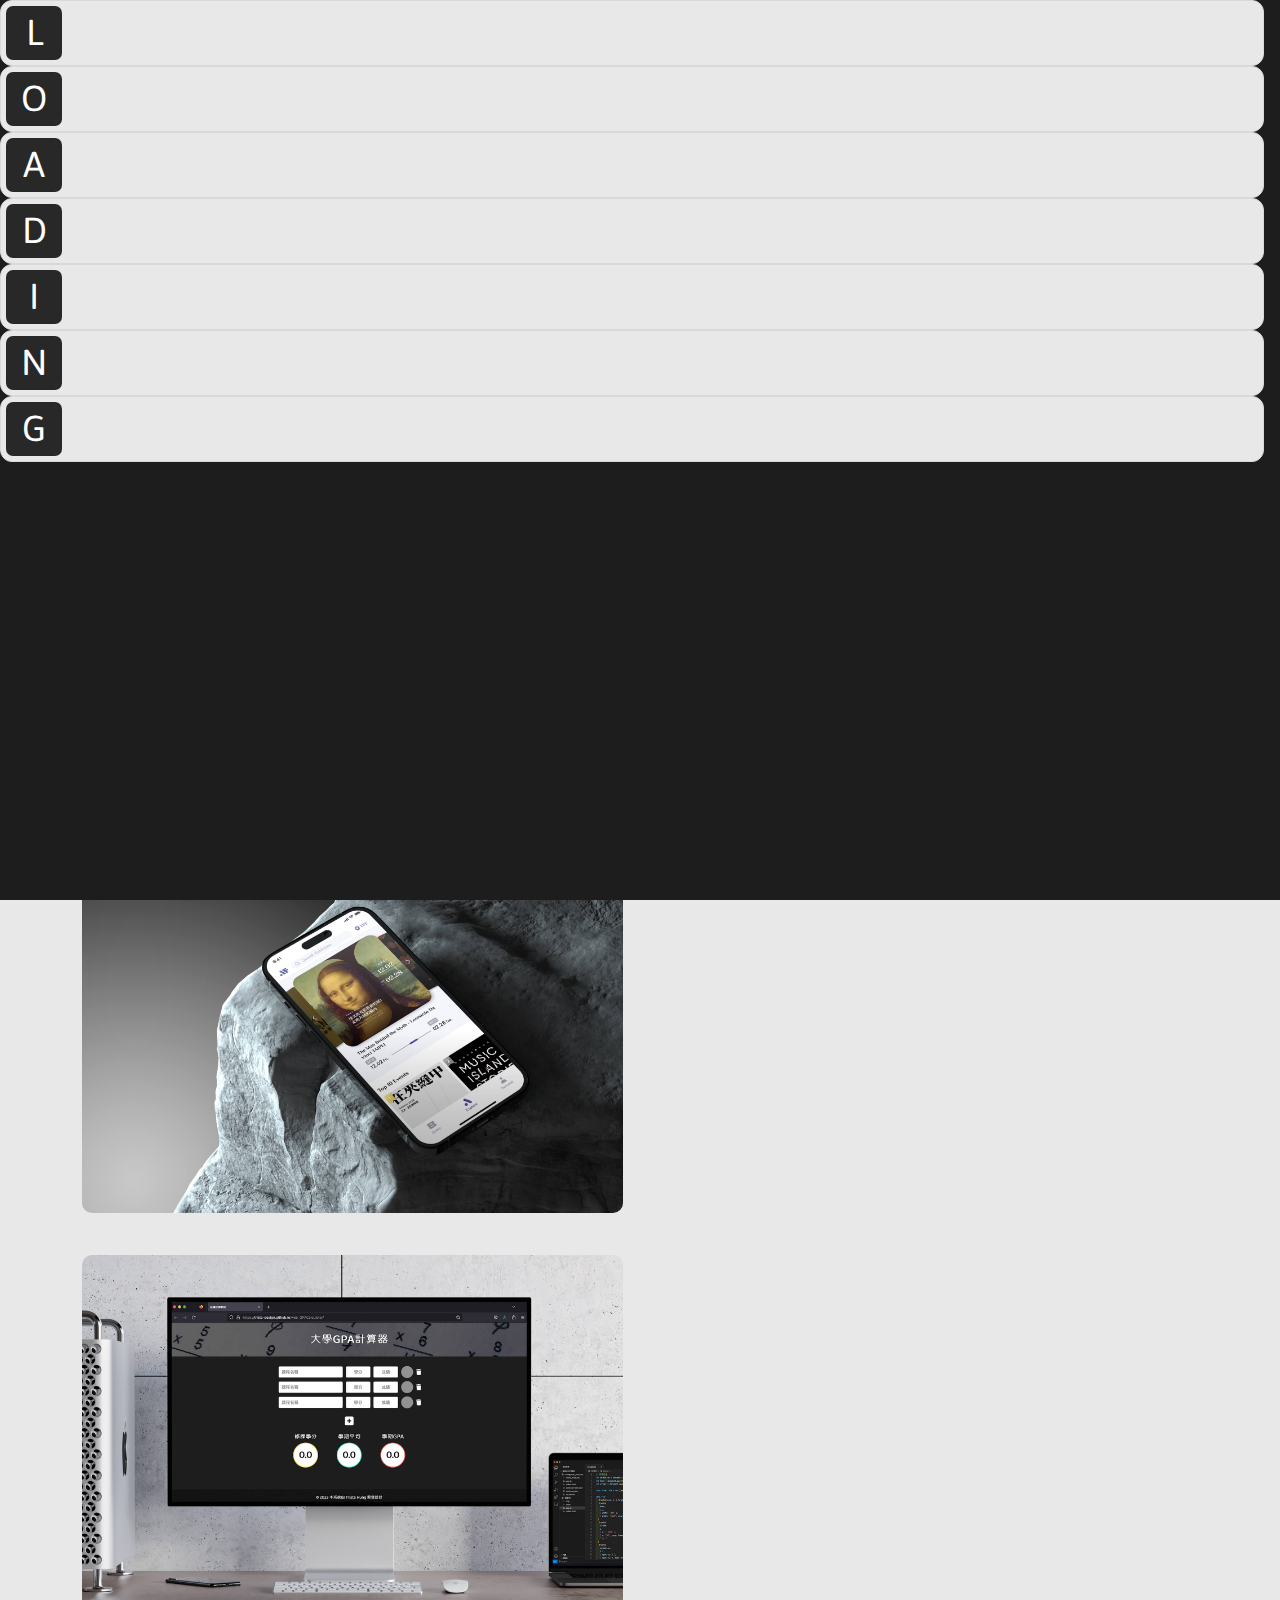
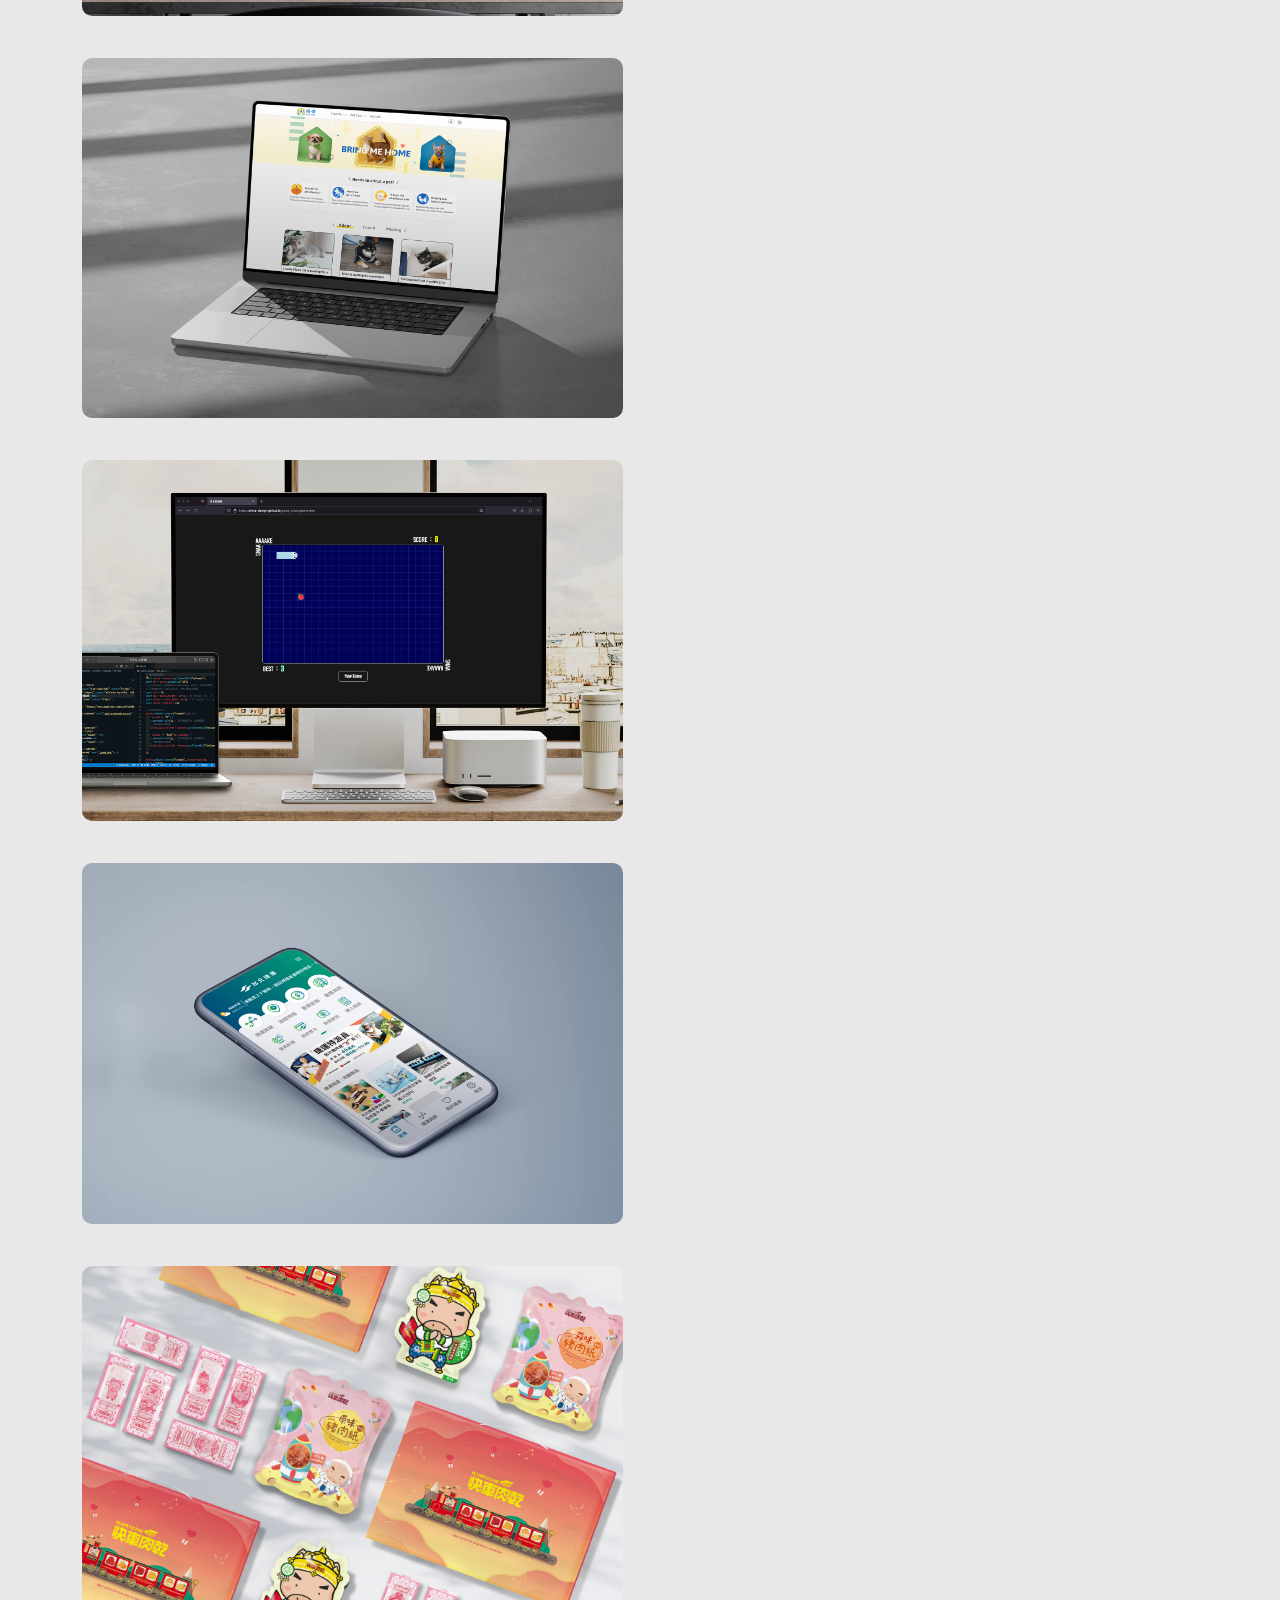
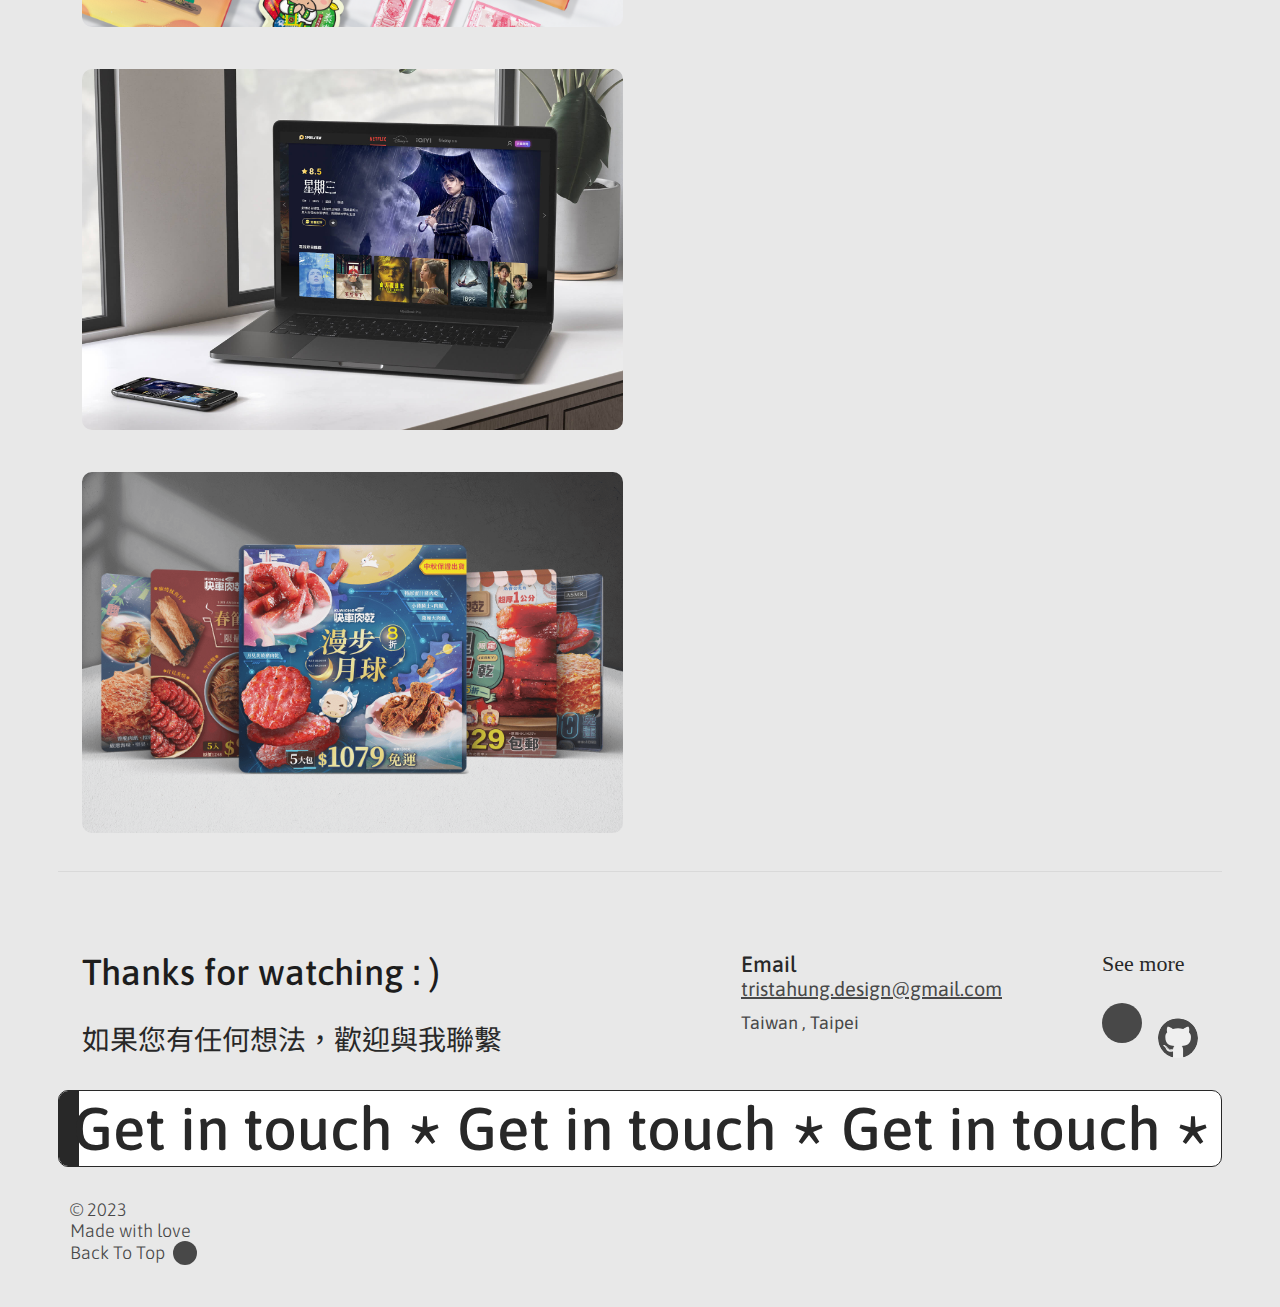
==== commit 7501ac9a: "change statusBar color" ====
--- a/index.html
+++ b/index.html
@@ -6,6 +6,7 @@
     <meta name="viewport" content="width=device-width, initial-scale=1.0" />
     <title>Trista Hung | UI/UX 產品設計師</title>
     <meta name="autor" content="Trista" />
+    <meta name="theme-color" content="#e8e8e8" />
     <!-- fav.io -->
     <link
       rel="apple-touch-icon"
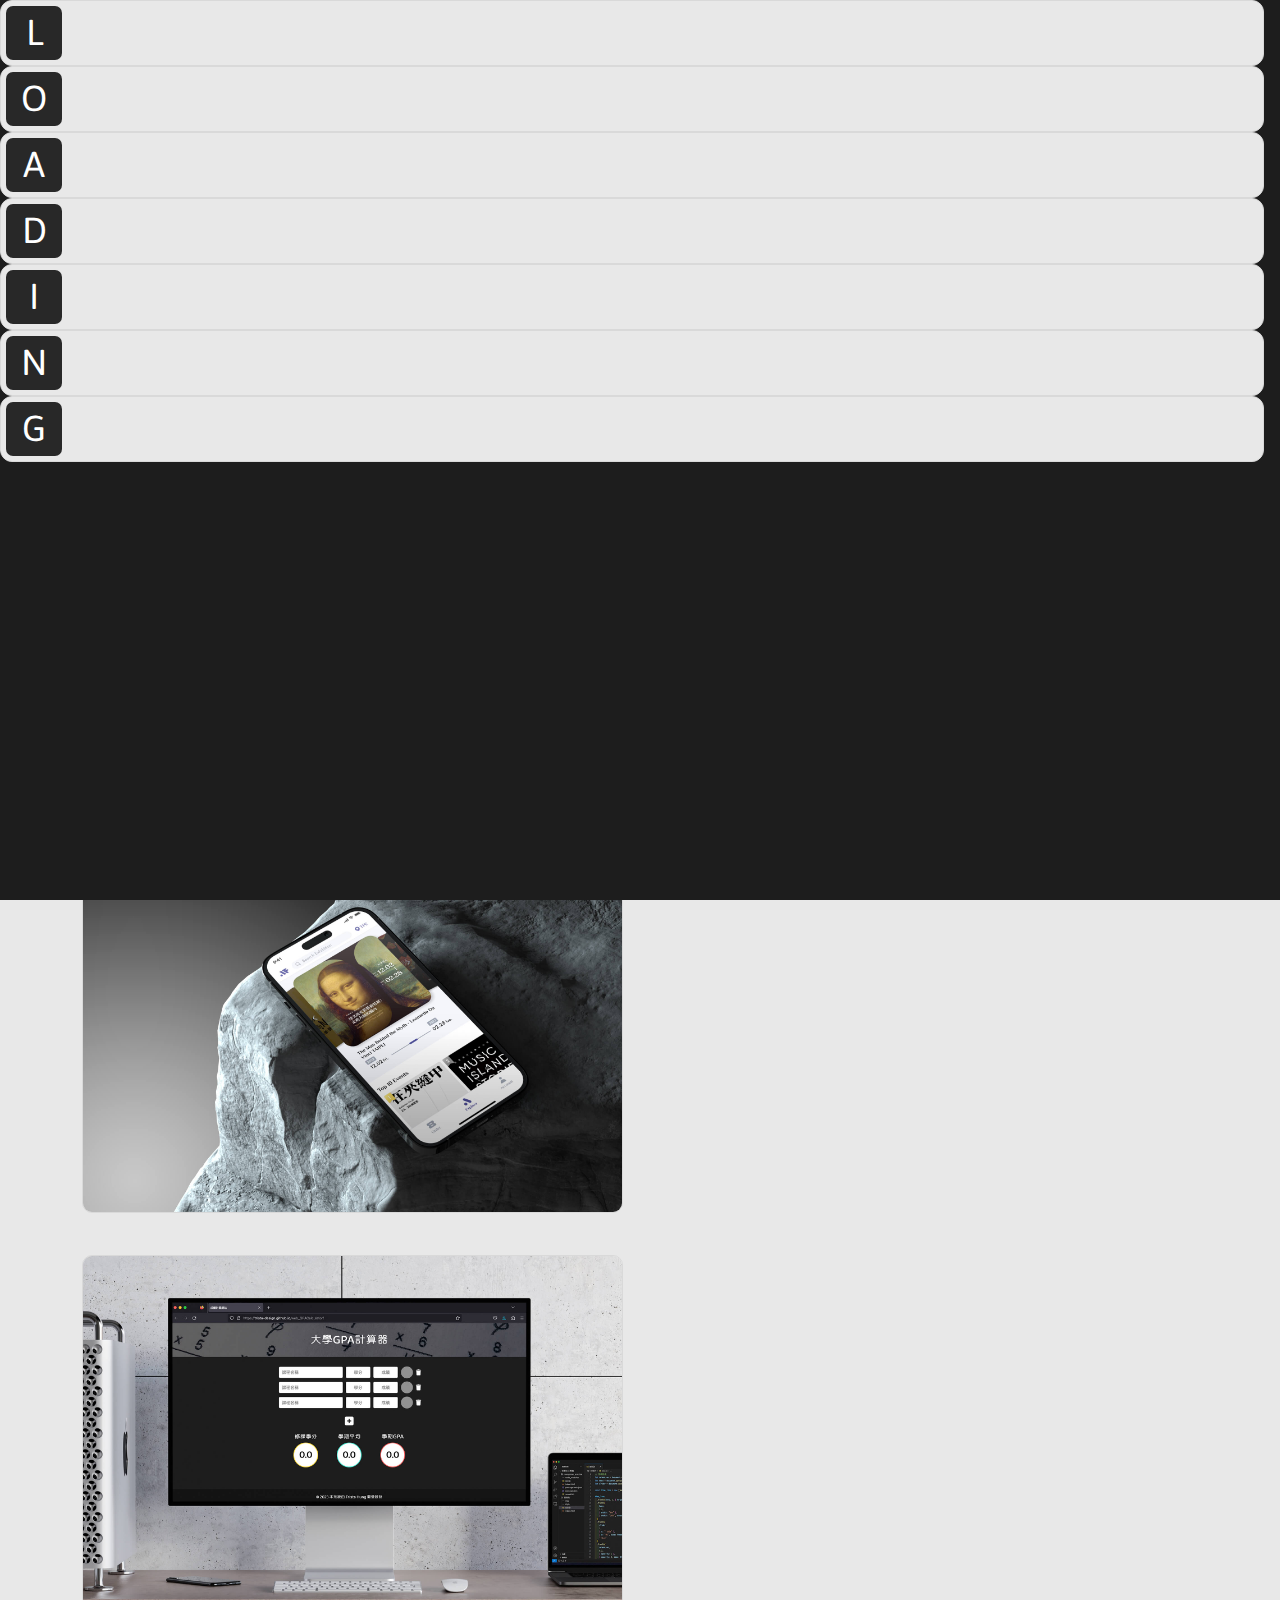
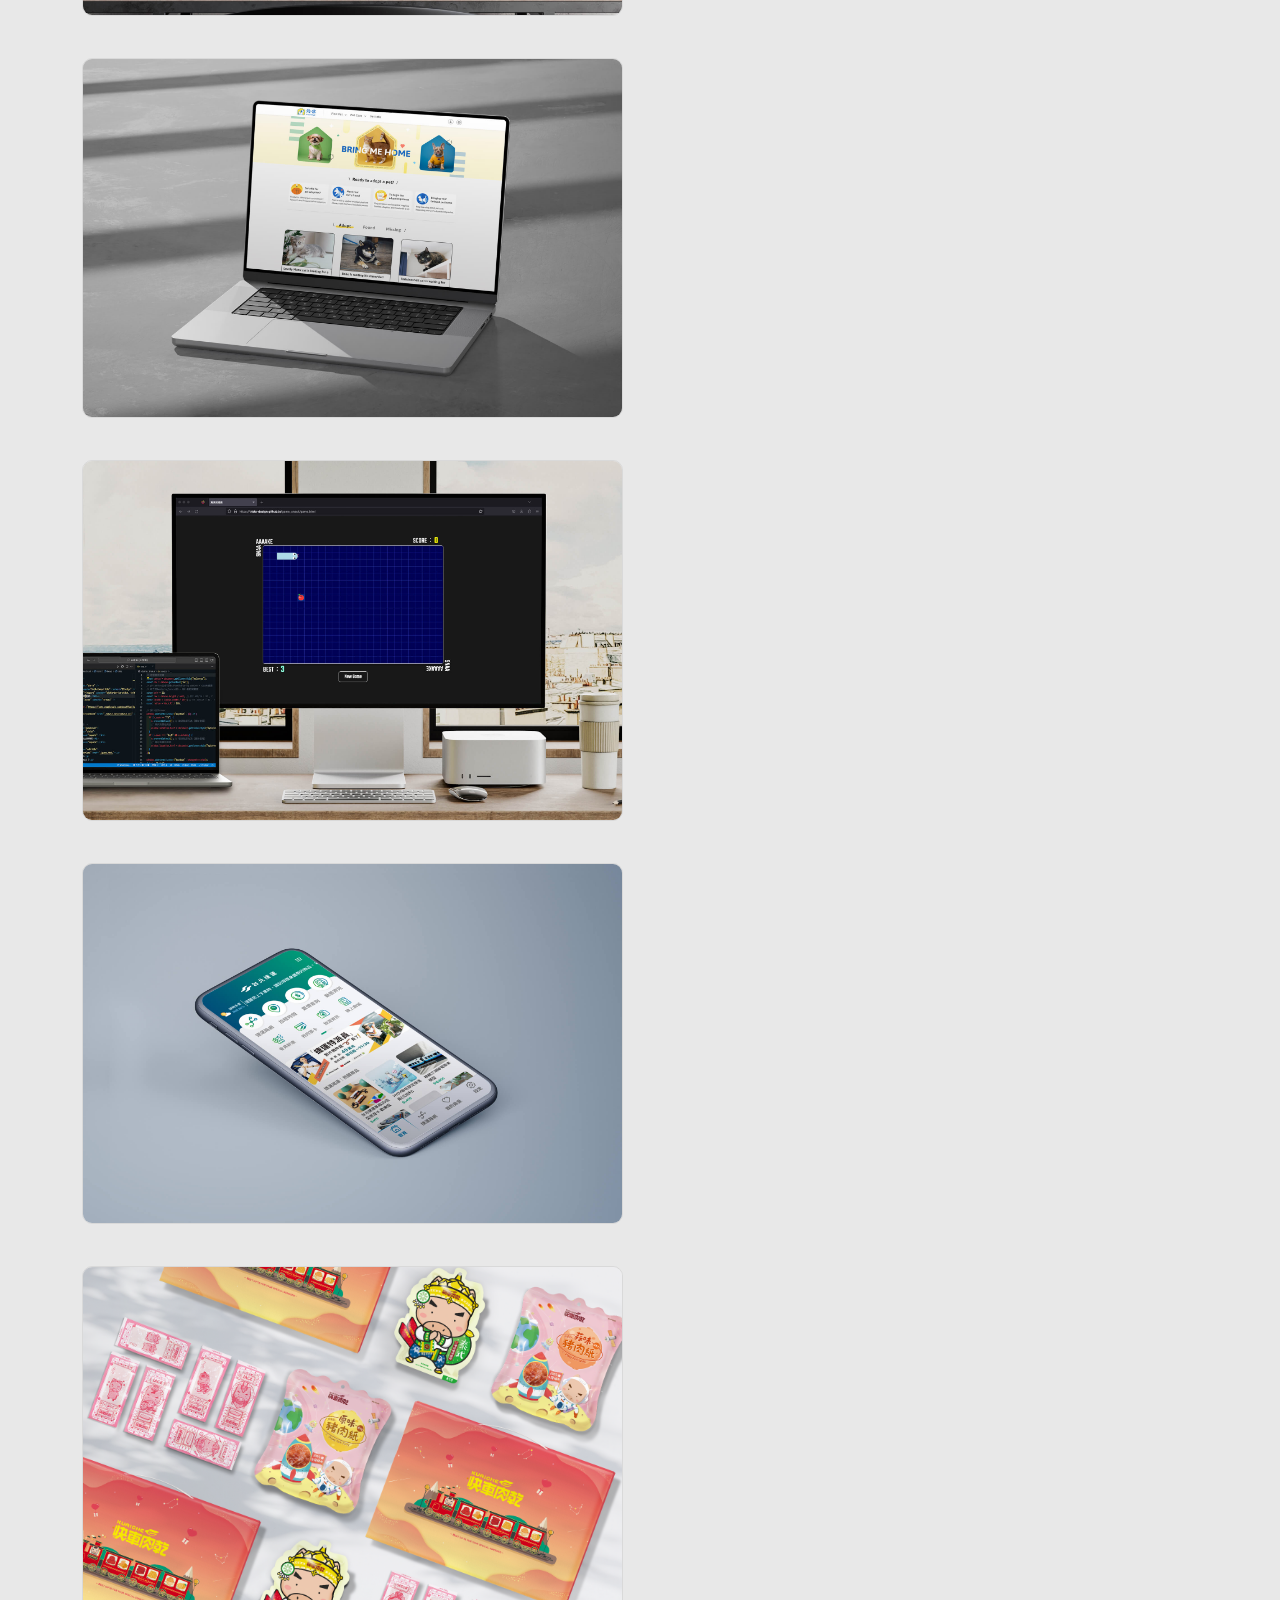
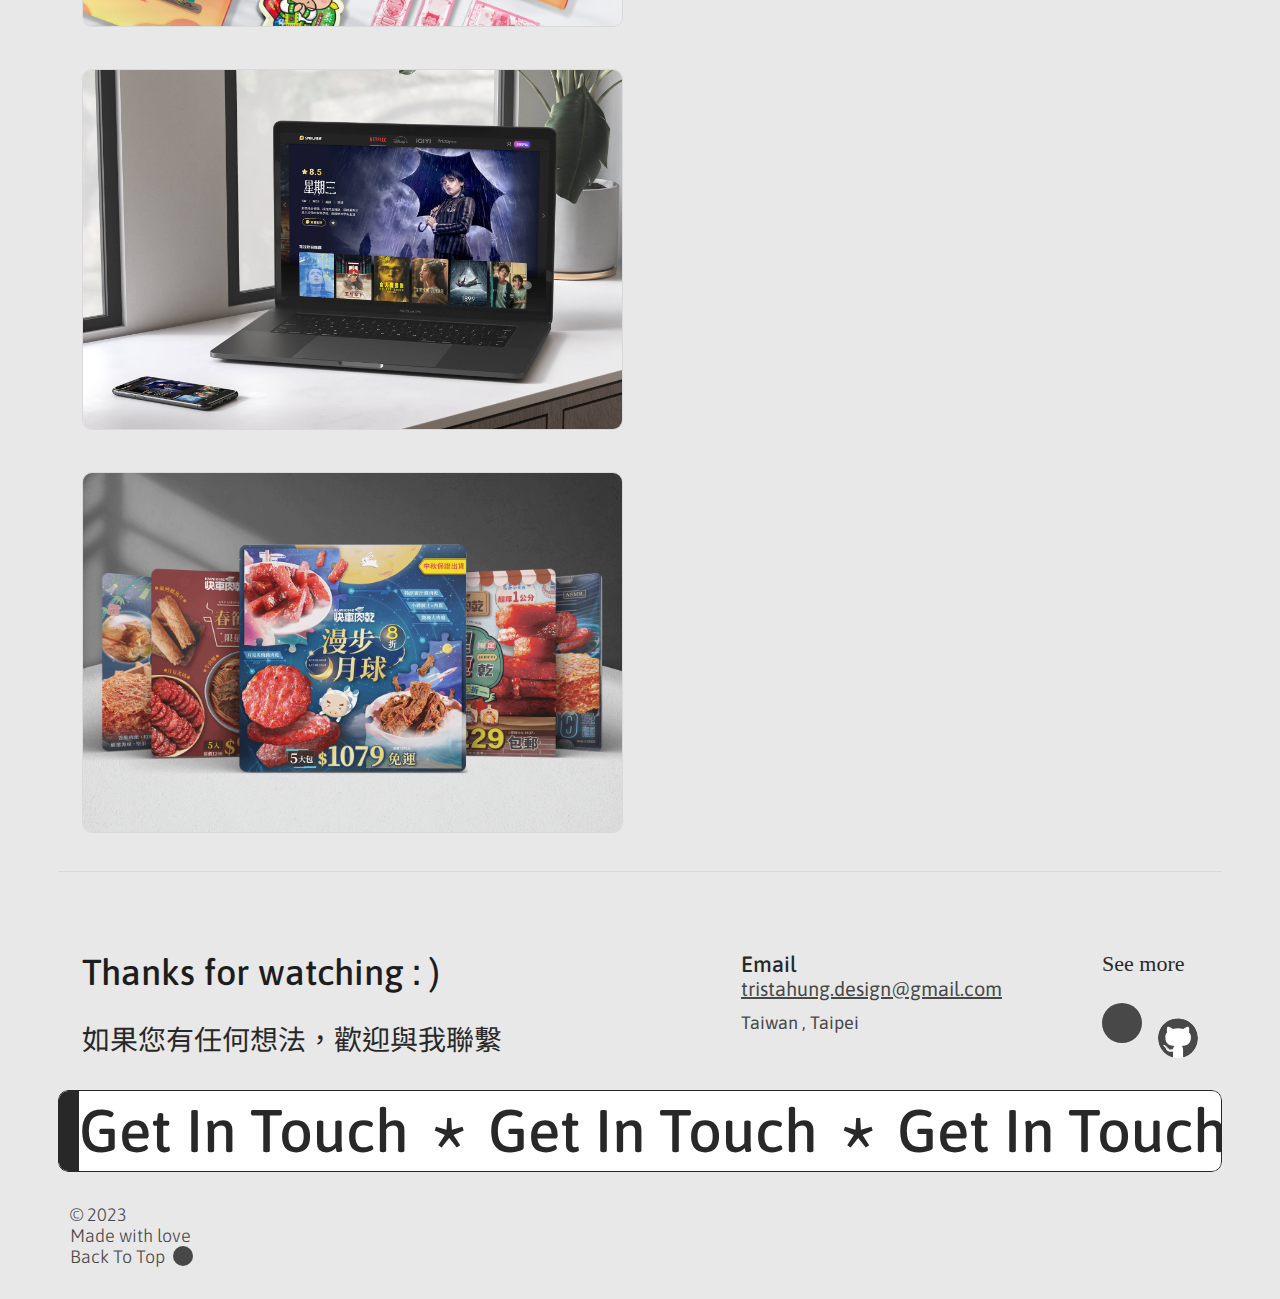
==== commit dd70b1a1: "fixAllBug" ====
--- a/index.html
+++ b/index.html
@@ -223,11 +223,12 @@
           <!-- item1:uiux / art -->
           <div id="pj-artfind" class="card pj-card uiux" data-cursor="pointer">
             <a href="/project/artfind/" class="btn pj-link"></a>
-            <img
-              class="pj-img"
-              src="/img/project/UIUX/ArtFind/ArtFind-cover.jpg"
-              alt="artFind-uiux-project"
-            />
+            <div class="pj-img">
+              <img
+                src="/img/project/UIUX/ArtFind/ArtFind-cover.jpg"
+                alt="artFind-uiux-project"
+              />
+            </div>
             <div class="pj-mask">
               <p class="view">View ＋</p>
             </div>
@@ -262,11 +263,12 @@
             data-cursor="pointer"
           >
             <a href="/project/caculator/" class="btn pj-link"></a>
-            <img
-              class="pj-img"
-              src="/img/project/code/Caculator/caculator-cover.jpg"
-              alt="caculator-code-project"
-            />
+            <div class="pj-img">
+              <img
+                src="/img/project/code/Caculator/caculator-cover.jpg"
+                alt="caculator-code-project"
+              />
+            </div>
             <div class="pj-mask">
               <p class="view">View ＋</p>
             </div>
@@ -297,11 +299,12 @@
           <!-- item4:uiux / pet -->
           <div id="pj-pet" class="card pj-card uiux" data-cursor="pointer">
             <a href="/project/straywuo/" class="btn pj-link"></a>
-            <img
-              class="pj-img"
-              src="/img/project/UIUX/Pet/Pet-cover.jpg"
-              alt="pet-uiux-project"
-            />
+            <div class="pj-img">
+              <img
+                src="/img/project/UIUX/Pet/Pet-cover.jpg"
+                alt="pet-uiux-project"
+              />
+            </div>
             <div class="pj-mask">
               <p class="view">View ＋</p>
             </div>
@@ -337,11 +340,12 @@
             data-cursor="pointer"
           >
             <a href="/project/snackgame/" class="btn pj-link"></a>
-            <img
-              class="pj-img"
-              src="/img/project/code/snakegame/slide-1.jpg"
-              alt="snakegame-code-project"
-            />
+            <div class="pj-img">
+              <img
+                src="/img/project/code/snakegame/slide-1.jpg"
+                alt="snakegame-code-project"
+              />
+            </div>
             <div class="pj-mask">
               <p class="view">View ＋</p>
             </div>
@@ -372,11 +376,12 @@
           <!-- item7:uiux / metro -->
           <div id="pj-metro" class="card pj-card uiux" data-cursor="pointer">
             <a href="/project/metro/" class="btn pj-link"></a>
-            <img
-              class="pj-img"
-              src="/img/project/UIUX/Metro/metro-cover.jpg"
-              alt="metro-uiux-project"
-            />
+            <div class="pj-img">
+              <img
+                src="/img/project/UIUX/Metro/metro-cover.jpg"
+                alt="metro-uiux-project"
+              />
+            </div>
             <div class="pj-mask">
               <p class="view">View ＋</p>
             </div>
@@ -411,11 +416,12 @@
             data-cursor="pointer"
           >
             <a href="/project/packageDesign/" class="btn pj-link"></a>
-            <img
-              class="pj-img"
-              src="/img/project/Graphy/package-cover.png"
-              alt="grapic-project"
-            />
+            <div class="pj-img">
+              <img
+                src="/img/project/Graphy/package-cover.png"
+                alt="grapic-project"
+              />
+            </div>
             <div class="pj-mask">
               <p class="view">View ＋</p>
             </div>
@@ -451,11 +457,12 @@
             data-cursor="pointer"
           >
             <a href="/project/spoilview/" class="btn pj-link"></a>
-            <img
-              class="pj-img"
-              src="/img/project/UIUX/Spoilview/Spoilview-cover.jpg"
-              alt="Spoilview-UIUX-project"
-            />
+            <div class="pj-img">
+              <img
+                src="/img/project/UIUX/Spoilview/Spoilview-cover.jpg"
+                alt="Spoilview-UIUX-project"
+              />
+            </div>
             <div class="pj-mask">
               <p class="view">View ＋</p>
             </div>
@@ -486,11 +493,12 @@
           <!-- item8:graphy / grapic -->
           <div id="pj-grapic" class="card pj-card grapic" data-cursor="pointer">
             <a href="/project/graphicDesign/" class="btn pj-link"></a>
-            <img
-              class="pj-img"
-              src="/img/project/Graphy/grapic-cover.png"
-              alt="grapic-project"
-            />
+            <div class="pj-img">
+              <img
+                src="/img/project/Graphy/grapic-cover.png"
+                alt="grapic-project"
+              />
+            </div>
             <div class="pj-mask">
               <p class="view">View ＋</p>
             </div>
@@ -556,16 +564,50 @@
           </div>
         </div>
       </section>
-      <section class="continuous-scroll row">
-        <a href="mailto: tristahung.design@gmail.com">Get in touch</a>
-        <div class="scroll">
-          <div class="first">
-            &nbsp;Get in touch <span>*</span> Get in touch <span>*</span> Get in
-            touch <span>*</span> Get in touch <span>*</span>
-          </div>
-          <div class="second">
-            &nbsp;Get in touch <span>*</span> Get in touch <span>*</span> Get in
-            touch <span>*</span> Get in touch <span>*</span>
+      <section class="marquee-area">
+        <a href="mailto: tristahung.design@gmail.com"></a>
+        <div class="marquee-inner animate">
+          <div class="marquee-part">
+            <p class="marquee-text">Get In Touch</p>
+            <p class="text-star">*</p>
+          </div>
+          <div class="marquee-part">
+            <p class="marquee-text">Get In Touch</p>
+            <p class="text-star">*</p>
+          </div>
+          <div class="marquee-part">
+            <p class="marquee-text">Get In Touch</p>
+            <p class="text-star">*</p>
+          </div>
+          <div class="marquee-part">
+            <p class="marquee-text">Get In Touch</p>
+            <p class="text-star">*</p>
+          </div>
+          <div class="marquee-part">
+            <p class="marquee-text">Get In Touch</p>
+            <p class="text-star">*</p>
+          </div>
+        </div>
+        <div class="marquee-inner animate">
+          <div class="marquee-part">
+            <p class="marquee-text">Get In Touch</p>
+            <p class="text-star">*</p>
+          </div>
+          <div class="marquee-part">
+            <p class="marquee-text">Get In Touch</p>
+            <p class="text-star">*</p>
+          </div>
+          <div class="marquee-part">
+            <p class="marquee-text">Get In Touch</p>
+            <p class="text-star">*</p>
+          </div>
+          <div class="marquee-part">
+            <p class="marquee-text">Get In Touch</p>
+            <p class="text-star">*</p>
+          </div>
+          <div class="marquee-part">
+            <p class="marquee-text">Get In Touch</p>
+            <p class="text-star">*</p>
           </div>
         </div>
       </section>
--- a/css/index_style/style.css
+++ b/css/index_style/style.css
@@ -6,8 +6,6 @@
 }
 
 body {
-  width: 100vw;
-  height: 100vh;
   background-color: var(--background-gray);
   overflow-x: hidden;
 }
@@ -232,27 +230,45 @@
   border-radius: 10px;
   width: 48.5%;
   aspect-ratio: 3/2;
+  height: -moz-fit-content;
+  height: fit-content;
   margin-bottom: 42px;
   padding: 0;
+  border: 1px solid var(--black-200);
   overflow: hidden;
   position: relative;
   display: none;
   cursor: pointer;
+  transition: all 0.25s linear;
 }
 .work-section .pj-card-area .pj-card .pj-img {
+  height: 100%;
+  width: 100%;
+  overflow: hidden;
+  display: flex;
+  justify-content: center;
+  align-items: center;
+  transition: all 0.25s linear;
+}
+.work-section .pj-card-area .pj-card .pj-img img {
+  height: 100%;
+  width: 100%;
+  min-width: 100%;
+  min-height: 100%;
+  aspect-ratio: 3/2;
   -o-object-fit: cover;
      object-fit: cover;
-  width: 100%;
-  height: 100%;
-  transition: 0.3s ease;
+  -o-object-position: 50% 50%;
+     object-position: 50% 50%;
+  transition: all 0.25s linear;
 }
 .work-section .pj-card-area .pj-card .pj-link {
   position: absolute;
   top: 0;
-  bottom: 0;
   left: 0;
-  right: 0;
-  z-index: 3;
+  width: 100%;
+  height: 100%;
+  z-index: 4;
 }
 .work-section .pj-card-area .pj-card .pj-mask {
   position: absolute;
@@ -261,7 +277,8 @@
   left: 0;
   right: 0;
   background-color: rgba(0, 0, 0, 0.5);
-  z-index: 1;
+  border-radius: 10px;
+  z-index: 2;
   display: flex;
   opacity: 0;
   justify-content: center;
@@ -284,7 +301,7 @@
   bottom: 12px;
   background-color: var(--white);
   border-radius: 10px;
-  z-index: 2;
+  z-index: 3;
   opacity: 0;
   transition: 0.5s ease-in-out;
 }
@@ -338,10 +355,14 @@
   background-color: var(--background-gray);
   border-radius: 5px;
 }
-.work-section .pj-card-area .pj-card:hover .pj-img {
-  width: 110%;
-  height: 110%;
-  transform: translate(-5%, -5%);
+.work-section .pj-card-area .pj-card:hover {
+  box-shadow: 2px 2px 10px rgba(72, 72, 72, 0.5);
+  transition: 0.25s linear;
+}
+.work-section .pj-card-area .pj-card:hover .pj-img img {
+  min-width: 110%;
+  min-height: 110%;
+  aspect-ratio: 3/2;
 }
 .work-section .pj-card-area .pj-card:hover .pj-mask {
   opacity: 1;
@@ -349,10 +370,6 @@
 .work-section .pj-card-area .pj-card:hover .pj-txt {
   left: 12px;
   opacity: 1;
-}
-.work-section .pj-card-area .pj-card:hover {
-  box-shadow: 2px 2px 10px rgba(72, 72, 72, 0.5);
-  transition: 0.3s ease;
 }
 .work-section .pj-card-area #pj-pet .card-body .txt-CH {
   padding-left: 4px;
@@ -638,7 +655,7 @@
 }
 @media screen and (max-width: 991px) {
   .main-area {
-    padding: 0 36px 0 24px;
+    padding: 0 24px;
   }
   .main-area .hero-section {
     align-items: center;
@@ -668,20 +685,23 @@
   }
   .work-section .pj-card-area .pj-card .pj-img {
     height: 260px;
-    -o-object-fit: cover;
-       object-fit: cover;
-    -o-object-position: 50% 50%;
-       object-position: 50% 50%;
+  }
+  .work-section .pj-card-area .pj-card .pj-img img {
+    min-height: 260px;
+    -o-object-position: top 50% left 50%;
+       object-position: top 50% left 50%;
   }
   .work-section .pj-card-area .pj-card .pj-mask {
     height: 260px;
+    border-radius: 10px 10px 0 0;
   }
   .work-section .pj-card-area .pj-card .pj-txt {
+    position: relative;
     left: 0;
     bottom: 0;
     opacity: 1;
     width: 100%;
-    border-radius: 0;
+    border-radius: 0 0 10px 10px;
   }
   .work-section .pj-card-area .pj-card .pj-txt ul .txt-third {
     display: none;
@@ -698,13 +718,9 @@
   .work-section .pj-card-area .pj-card .pj-txt ul .txt-second .txt-info {
     display: block;
   }
-  .work-section .pj-card-area .pj-card:hover .pj-img {
-    height: 308px;
-    width: 110%;
-    -o-object-position: 50% 50%;
-       object-position: 50% 50%;
-    -o-object-fit: cover;
-       object-fit: cover;
+  .work-section .pj-card-area .pj-card:hover .pj-img img {
+    min-width: 110%;
+    min-height: 110%;
   }
   .work-section .pj-card-area .pj-card:hover .pj-mask .view {
     opacity: 1;
@@ -712,6 +728,18 @@
   }
   .work-section .pj-card-area .pj-card:hover .pj-txt {
     left: 0;
+    border-radius: 0 0 10px 10px;
+  }
+  .work-section .pj-card-area .pj-card:active .pj-mask {
+    opacity: 1;
+  }
+  .work-section .pj-card-area .pj-card:active .pj-mask .view {
+    opacity: 1;
+    padding: 0;
+  }
+  .work-section .pj-card-area .pj-card:active .pj-img img {
+    min-width: 110%;
+    min-height: 110%;
   }
 }
 @media screen and (max-width: 899px) {
@@ -786,24 +814,25 @@
   .main-area .work-section .pj-card-area .pj-card .pj-img {
     height: 280px;
   }
+  .main-area .work-section .pj-card-area .pj-card .pj-img img {
+    min-height: 280px;
+  }
   .main-area .work-section .pj-card-area .pj-card .pj-mask {
     height: 280px;
   }
-  .main-area .work-section .pj-card-area .pj-card:hover .pj-img {
-    width: 110%;
-    height: 320px;
-  }
-  .main-area .work-section .pj-card-area #pj-caculator .pj-img {
-    -o-object-position: 0 -56px;
-       object-position: 0 -56px;
-  }
-  .main-area .work-section .pj-card-area #pj-snakegame .pj-img {
-    -o-object-position: 0 -44px;
-       object-position: 0 -44px;
-  }
-  .main-area .work-section .pj-card-area #pj-metro:hover .pj-img {
-    -o-object-position: 50% 60%;
-       object-position: 50% 60%;
+  .main-area .work-section .pj-card-area .pj-card:hover .pj-img img,
+  .main-area .work-section .pj-card-area .pj-card :active .pj-img img {
+    min-height: 110%;
+  }
+  .main-area .work-section .pj-card-area #pj-caculator .pj-img img,
+  .main-area .work-section .pj-card-area #pj-spoilview .pj-img img {
+    -o-object-position: top 30% left 50%;
+       object-position: top 30% left 50%;
+  }
+  .main-area .work-section .pj-card-area #pj-snakegame .pj-img img,
+  .main-area .work-section .pj-card-area #pj-pet .pj-img img {
+    -o-object-position: top 25% left 50%;
+       object-position: top 25% left 50%;
   }
 }
 @media screen and (max-width: 716px) {
@@ -887,12 +916,10 @@
     height: 400px;
   }
   .main-area .work-section .pj-card-area .pj-card .pj-img {
-    width: 100%;
     height: 260px;
-    -o-object-fit: cover;
-       object-fit: cover;
-    -o-object-position: 50% 50%;
-       object-position: 50% 50%;
+  }
+  .main-area .work-section .pj-card-area .pj-card .pj-img img {
+    min-height: 260px;
   }
   .main-area .work-section .pj-card-area .pj-card .pj-mask {
     height: 260px;
@@ -900,19 +927,10 @@
   .main-area .work-section .pj-card-area .pj-card .pj-mask .view {
     font-size: 22px;
   }
-  .main-area .work-section .pj-card-area .pj-card:hover .pj-img {
-    width: 110%;
-    height: 300px;
-    -o-object-fit: cover;
-       object-fit: cover;
-  }
-  .main-area .work-section .pj-card-area #pj-caculator .pj-img {
-    -o-object-position: 50% -12px;
-       object-position: 50% -12px;
-  }
-  .main-area .work-section .pj-card-area #pj-snakegame .pj-img {
-    -o-object-position: 50% -12px;
-       object-position: 50% -12px;
+  .main-area .work-section .pj-card-area #pj-pet .pj-img img,
+  .main-area .work-section .pj-card-area #pj-spoilview .pj-img img {
+    -o-object-position: top 50% left 50%;
+       object-position: top 50% left 50%;
   }
 }
 @media screen and (max-width: 490px) {
@@ -941,32 +959,19 @@
   .main-area .work-section .pj-card-area .pj-card .pj-img {
     height: 220px;
   }
+  .main-area .work-section .pj-card-area .pj-card .pj-img img {
+    min-height: 220px;
+  }
   .main-area .work-section .pj-card-area .pj-card .pj-mask {
     height: 220px;
   }
-  .main-area .work-section .pj-card-area .pj-card:hover .pj-img {
-    height: 230px;
-    width: 100%;
-    transform: translate(0, 0);
-    -o-object-position: 50% 55%;
-       object-position: 50% 55%;
-  }
-  .main-area .work-section .pj-card-area #pj-caculator:hover .pj-img {
-    height: 230px;
-    -o-object-position: 50% 15%;
-       object-position: 50% 15%;
-  }
-  .main-area .work-section .pj-card-area #pj-grapic .pj-img {
-    -o-object-position: 50% 60%;
-       object-position: 50% 60%;
-  }
-  .main-area .work-section .pj-card-area #pj-grapic:hover .pj-img {
-    -o-object-position: 50% 65%;
-       object-position: 50% 65%;
-  }
-  .main-area .work-section .pj-card-area #pj-snakegame .pj-img {
-    -o-object-position: 50% 10%;
-       object-position: 50% 10%;
+  .main-area .work-section .pj-card-area #pj-caculator .pj-img img {
+    -o-object-position: top 20% left 50%;
+       object-position: top 20% left 50%;
+  }
+  .main-area .work-section .pj-card-area #pj-snakegame .pj-img img {
+    -o-object-position: top 10% left 50%;
+       object-position: top 10% left 50%;
   }
 }
 @media screen and (max-width: 458px) {
@@ -1001,6 +1006,9 @@
   .main-area .work-section .pj-card-area .pj-card .pj-img {
     height: 200px;
   }
+  .main-area .work-section .pj-card-area .pj-card .pj-img img {
+    min-height: 200px;
+  }
   .main-area .work-section .pj-card-area .pj-card .pj-mask {
     height: 200px;
   }
@@ -1009,9 +1017,6 @@
   }
   .main-area .work-section .pj-card-area .pj-card .pj-txt ul li {
     padding-bottom: 8px;
-  }
-  .main-area .work-section .pj-card-area .pj-card:hover .pj-img {
-    height: 210px;
   }
 }
 @media screen and (max-width: 390px) {
@@ -1048,19 +1053,6 @@
   .main-area .work-section .pj-card-area .pj-card .pj-mask .view {
     font-size: 20px;
   }
-  .main-area .work-section .pj-card-area .pj-card:hover .pj-img {
-    -o-object-position: 50% 60%;
-       object-position: 50% 60%;
-  }
-  .main-area .work-section .pj-card-area #pj-caculator:hover .pj-img {
-    height: 210px;
-    -o-object-position: 50% 30%;
-       object-position: 50% 30%;
-  }
-  .main-area .work-section .pj-card-area #pj-grapic:hover .pj-img {
-    -o-object-position: 50% 80%;
-       object-position: 50% 80%;
-  }
 }
 @media screen and (max-width: 375px) {
   .main-area .hero-section .hero-heading .heading4 {
@@ -1116,15 +1108,6 @@
   .main-area .work-section .headline .button-groups .btn::after {
     left: 56px;
   }
-  .main-area .work-section .pj-card-area .pj-card:hover .pj-img {
-    -o-object-position: 50% 60%;
-       object-position: 50% 60%;
-  }
-  .main-area .work-section .pj-card-area #pj-caculator:hover .pj-img {
-    height: 210px;
-    -o-object-position: 50% 90%;
-       object-position: 50% 90%;
-  }
 }
 @media screen and (max-width: 340px) {
   .main-area .work-section .pj-card-area .pj-card {
@@ -1148,8 +1131,4 @@
   .main-area .work-section .pj-card-area .pj-card .pj-txt .tag-group .tag-item p {
     font-size: 12px;
   }
-  .main-area .work-section .pj-card-area #pj-spoilview:hover .pj-img {
-    -o-object-position: 50% -4px;
-       object-position: 50% -4px;
-  }
 }/*# sourceMappingURL=style.css.map */--- a/css/header_style/nav.css
+++ b/css/header_style/nav.css
@@ -5,20 +5,15 @@
   list-style: none;
 }
 
-body {
-  overflow-x: hidden;
-  width: 100vw;
-  height: 100%;
-}
-
 header {
   height: 144px;
 }
 
 .nav-area {
   position: fixed;
-  left: 0;
-  right: 0;
+  left: -8px;
+  right: 8px;
+  padding: 0;
   z-index: 10;
   font-family: "Asap", sans-serif;
   animation: opacity0 2s, fadeInDown 1s 2s;
@@ -372,6 +367,8 @@
 @media screen and (max-width: 991px) {
   .nav-area {
     padding: 0 24px 0 24px;
+    left: 0;
+    right: 0;
   }
   .nav-menu {
     width: auto;
@@ -379,7 +376,7 @@
   .nav-background {
     left: 0px;
     right: 0px;
-    margin: 24px 20px 0 24px;
+    margin: 24px 24px 0 24px;
   }
   .nav-second {
     left: 36px;
@@ -387,7 +384,7 @@
   }
   .nav-project-background {
     left: 24px;
-    right: 20px;
+    right: 24px;
   }
 }
 @media screen and (max-width: 830px) {
@@ -491,6 +488,28 @@
   }
 }
 @media screen and (max-width: 576px) {
+  .navitem-contact:hover .call-current {
+    opacity: 1;
+    visibility: visible;
+  }
+  .navitem-contact:hover .call-hover {
+    opacity: 0;
+    visibility: hidden;
+  }
+  .navitem-contact:hover {
+    background-color: transparent;
+  }
+  .navitem-contact:active .call-current {
+    opacity: 0;
+    visibility: hidden;
+  }
+  .navitem-contact:active .call-hover {
+    opacity: 1;
+    visibility: visible;
+  }
+  .navitem-contact:active {
+    background-color: var(--white);
+  }
   .nav-second .nav-second-right .navitem-contact {
     margin-left: 0;
     font-size: 16px;
--- a/css/footer_style/footer.css
+++ b/css/footer_style/footer.css
@@ -1,5 +1,5 @@
 .footer-area {
-  margin: 80px auto 42px auto;
+  margin: 80px auto 32px auto;
   padding: 80px 0 0 0;
   width: 1248px;
   height: -moz-fit-content;
@@ -100,6 +100,7 @@
   width: 40px;
   height: 40px;
   border: transparent;
+  background-color: white;
   background-image: url(/img/SVG/github.svg);
   background-position: center;
   background-size: 40px;
@@ -114,58 +115,93 @@
   box-shadow: 2px 2px 5px rgba(28, 28, 28, 0.5);
 }
 
-.continuous-scroll {
-  position: relative;
-  margin: 0 0 32px 0;
-  overflow: hidden;
-  position: relative;
-}
-.continuous-scroll .scroll {
-  display: flex;
+.marquee-area {
   width: 100%;
-  background-color: var(--white);
+  height: -moz-fit-content;
+  height: fit-content;
   border: 1px solid var(--black-600);
+  background: var(--white);
   border-radius: 10px;
   overflow: hidden;
+  -webkit-mask-image: -webkit-radial-gradient(white, black);
+  margin: 0 0 32px 0;
   position: relative;
-}
-.continuous-scroll .scroll::before {
-  content: " ";
+  display: flex;
+}
+.marquee-area::before {
+  content: "";
   position: absolute;
+  top: 0;
+  left: 0;
   width: 20px;
   height: 100%;
-  background-color: var(--black-600);
+  background: var(--black-600);
+  z-index: 0;
+}
+.marquee-area a {
+  position: absolute;
+  top: 0;
   left: 0;
-}
-.continuous-scroll .scroll div {
+  bottom: 0;
+  right: 0;
+  z-index: 10;
+}
+.marquee-area .marquee-inner {
+  width: -moz-fit-content;
+  width: fit-content;
+  height: -moz-fit-content;
+  height: fit-content;
+  display: flex;
+}
+.marquee-area .marquee-inner .marquee-part {
+  display: flex;
+  line-height: 1;
+  height: -moz-fit-content;
+  height: fit-content;
+  padding: 8px 0;
+  color: var(--black-600);
+  font-smooth: always;
+  -webkit-font-smoothing: antialiased;
+}
+.marquee-area .marquee-inner .marquee-part .marquee-text {
   font-family: "Asap", sans-serif;
-  font-size: 60px;
   font-weight: 500;
+  font-size: min(max(8vw, 32px), 60px);
   white-space: nowrap;
-  color: var(--black-600);
-  animation: animate 40s -40s linear infinite;
-  will-change: transform;
-}
-.continuous-scroll .scroll div:nth-child(2) {
-  animation: animate2 40s -20s linear infinite;
-}
-.continuous-scroll .scroll div span {
+  margin: auto 0 auto 1.6vw;
+}
+.marquee-area .marquee-inner .marquee-part .text-star {
   font-family: "Source Code Pro", monospace;
   font-weight: 600;
-}
-.continuous-scroll a {
-  position: absolute;
-  top: 0;
-  font-size: 60px;
-  color: transparent;
-  cursor: pointer;
-  z-index: 1;
-}
-.continuous-scroll:hover .scroll div {
+  font-size: min(max(9vw, 36px), 64px);
+  margin: auto 0 auto 1.6vw;
+}
+.marquee-area .animate {
+  animation: animate 40s linear infinite;
+}
+.marquee-area .animate:nth-of-type(2) {
+  animation: animate2 40s -20s linear infinite;
+}
+.marquee-area:hover,
+.marquee-area :focus {
+  background: var(--black-600);
+}
+.marquee-area:hover .marquee-inner,
+.marquee-area :focus .marquee-inner {
+  animation-play-state: paused;
+}
+.marquee-area:hover .marquee-inner .marquee-part .marquee-text,
+.marquee-area:hover .marquee-inner .marquee-part .text-star,
+.marquee-area :focus .marquee-inner .marquee-part .marquee-text,
+.marquee-area :focus .marquee-inner .marquee-part .text-star {
+  background: transparent;
   color: var(--white);
 }
-.continuous-scroll:hover .scroll {
-  background-color: var(--black-600);
+.marquee-area:hover::before,
+.marquee-area :focus::before {
+  content: "";
+  z-index: 0;
+  background: transparent;
 }
 
 .footer-last {
@@ -187,14 +223,12 @@
   font-size: 18px;
   color: var(--black-500);
 }
-.footer-last .txt:not(:last-child) {
-  flex-basis: 136px;
-}
 .footer-last .txt:nth-child(2) {
   text-align: center;
 }
 .footer-last .txt-2023 {
-  max-width: 127px;
+  max-width: 123px;
+  width: 123px;
 }
 .footer-last .BTT {
   padding: 0;
@@ -211,8 +245,9 @@
 }
 .footer-last .BTT .icon {
   margin-left: 8px;
-  min-width: 24px;
-  height: 24px;
+  min-width: 20px;
+  width: 20px;
+  height: 20px;
   border-radius: 50%;
   background-color: var(--black-500);
   position: relative;
@@ -222,9 +257,10 @@
 .footer-last .BTT .icon .fa-arrow-up {
   color: var(--white);
   position: absolute;
-  font-size: 16px;
-  left: 25%;
+  font-size: 12px;
+  left: 50%;
   top: 15%;
+  transform: translateX(-50%);
 }
 .footer-last .BTT:hover .txt {
   color: var(--black-600);
@@ -236,21 +272,20 @@
 .footer-last .BTT:hover .icon .fa-arrow-up {
   animation: BTT 1.5s linear infinite;
 }
-
 @keyframes animate {
   0% {
-    transform: translateX(100%);
+    transform: translateX(calc(100% - 0.51em));
   }
   100% {
-    transform: translateX(-100%);
+    transform: translateX(calc(-100% - 0.51em));
   }
 }
 @keyframes animate2 {
   0% {
-    transform: translateX(0);
+    transform: translateX(calc(0% - 0.51em));
   }
   100% {
-    transform: translateX(-200%);
+    transform: translateX(calc(-200% - 0.51em));
   }
 }
 @keyframes BTT {
@@ -280,7 +315,7 @@
 @media screen and (max-width: 991px) {
   .footer-area {
     width: auto;
-    margin: 60px 36px 32px 24px;
+    margin: 60px 24px 32px 24px;
     padding: 60px 0 0 0;
   }
   .footer-area .footer-content {
@@ -328,12 +363,6 @@
     height: 36px;
     background-size: 36px;
   }
-  .footer-area .continuous-scroll .scroll div {
-    font-size: 56px;
-  }
-  .footer-area .continuous-scroll a {
-    font-size: 56px;
-  }
   .footer-area .footer-last .txt {
     font-size: 16px;
   }
@@ -341,11 +370,13 @@
     max-width: 114px;
   }
   .footer-area .footer-last .BTT .icon {
-    min-width: 22px;
-    height: 22px;
+    min-width: 18px;
+    width: 18px;
+    height: 18px;
   }
   .footer-area .footer-last .BTT .icon .fa-arrow-up {
-    font-size: 14px;
+    font-size: 10px;
+    top: 18%;
   }
 }
 @media screen and (max-width: 820px) {
@@ -385,17 +416,31 @@
   .footer-area .footer-content .right-div .media-item .title {
     display: none;
   }
-  .footer-area .continuous-scroll .scroll {
+  .footer-area .marquee-area {
     border-radius: 8px;
   }
-  .footer-area .continuous-scroll .scroll div {
-    font-size: 52px;
-  }
-  .footer-area .continuous-scroll .scroll::before {
-    width: 14px;
-  }
-  .footer-area .continuous-scroll a {
-    font-size: 52px;
+  .footer-area .marquee-area::before {
+    width: 16px;
+  }
+  .footer-area .footer-last .BTT:hover .txt {
+    color: var(--black-500);
+    font-weight: 300;
+  }
+  .footer-area .footer-last .BTT:hover .icon {
+    background-color: var(--black-500);
+  }
+  .footer-area .footer-last .BTT:hover .icon .fa-arrow-up {
+    animation: none;
+  }
+  .footer-area .footer-last .BTT:active .txt {
+    color: var(--black-600);
+    font-weight: 500;
+  }
+  .footer-area .footer-last .BTT:active .icon {
+    background-color: var(--black-600);
+  }
+  .footer-area .footer-last .BTT:active .icon .fa-arrow-up {
+    animation: BTT 1.5s linear infinite;
   }
 }
 @media screen and (max-width: 490px) {
@@ -403,6 +448,18 @@
     margin: 42px 12px 32px 12px;
     padding: 42px 0 0 0;
   }
+  .footer-area .footer-last .txt-love {
+    display: none;
+  }
+  .footer-area .footer-last .BTT .icon {
+    min-width: 16px;
+    width: 16px;
+    height: 16px;
+    margin-left: 4px;
+  }
+  .footer-area .footer-last .BTT .icon .fa-arrow-up {
+    top: 15%;
+  }
 }
 @media screen and (max-width: 458px) {
   .footer-area .footer-content .left-div h3 {
@@ -412,17 +469,11 @@
     font-size: 22px;
     margin-top: 20px;
   }
-  .footer-area .continuous-scroll .scroll {
+  .footer-area .marquee-area {
     border-radius: 6px;
   }
-  .footer-area .continuous-scroll .scroll div {
-    font-size: 48px;
-  }
-  .footer-area .continuous-scroll a {
-    font-size: 48px;
-  }
-  .footer-area .footer-last .txt-love {
-    display: none;
+  .footer-area .marquee-area::before {
+    width: 12px;
   }
 }
 @media screen and (max-width: 356px) {
@@ -450,25 +501,20 @@
     height: 34px;
     background-size: 34px;
   }
-  .footer-area .continuous-scroll {
+  .footer-area .marquee-area {
     margin-bottom: 24px;
-  }
-  .footer-area .continuous-scroll .scroll div {
-    font-size: 44px;
-  }
-  .footer-area .continuous-scroll a {
-    font-size: 44px;
   }
   .footer-area .footer-last .txt {
     font-size: 14px;
   }
   .footer-area .footer-last .BTT .icon {
-    min-width: 20px;
-    height: 20px;
+    min-width: 14px;
+    width: 14px;
+    height: 14px;
   }
   .footer-area .footer-last .BTT .icon .fa-arrow-up {
-    top: 20%;
-    font-size: 12px;
+    top: 18%;
+    font-size: 8px;
   }
 }
 @media screen and (max-width: 340px) {
@@ -478,10 +524,4 @@
   .footer-area .footer-content .left-div h4 {
     font-size: 18px;
   }
-  .footer-area .continuous-scroll .scroll div {
-    font-size: 40px;
-  }
-  .footer-area .continuous-scroll a {
-    font-size: 40px;
-  }
 }/*# sourceMappingURL=footer.css.map */--- a/css/CG_style/CG.css
+++ b/css/CG_style/CG.css
@@ -1,4 +1,4 @@
-@import url("https://fonts.googleapis.com/css2?family=Asap:wght@300;400;500;600;700&family=Noto+Sans+TC:wght@300;400;500;600&family=Source+Code+Pro:wght@300;400;500&display=swap");
+@import url("https://fonts.googleapis.com/css2?family=Asap:wght@300;400;500;600;700&family=Noto+Sans+TC:wght@300;400;500;600&family=Source+Code+Pro:wght@300;400;500;600&display=swap");
 :root {
   --white: #fff;
   --background-gray: #e8e8e8;
@@ -10,6 +10,14 @@
   --black-700: #1d1d1d;
   --yellow-light: #fff200;
   --blue-dark: #303481;
+  --app-height: 100%;
+  --scrollbar: 0px;
+}
+
+body {
+  width: 100vw;
+  width: calc(100vw - var(--scrollbar));
+  height: 100%;
 }
 
 h1,
